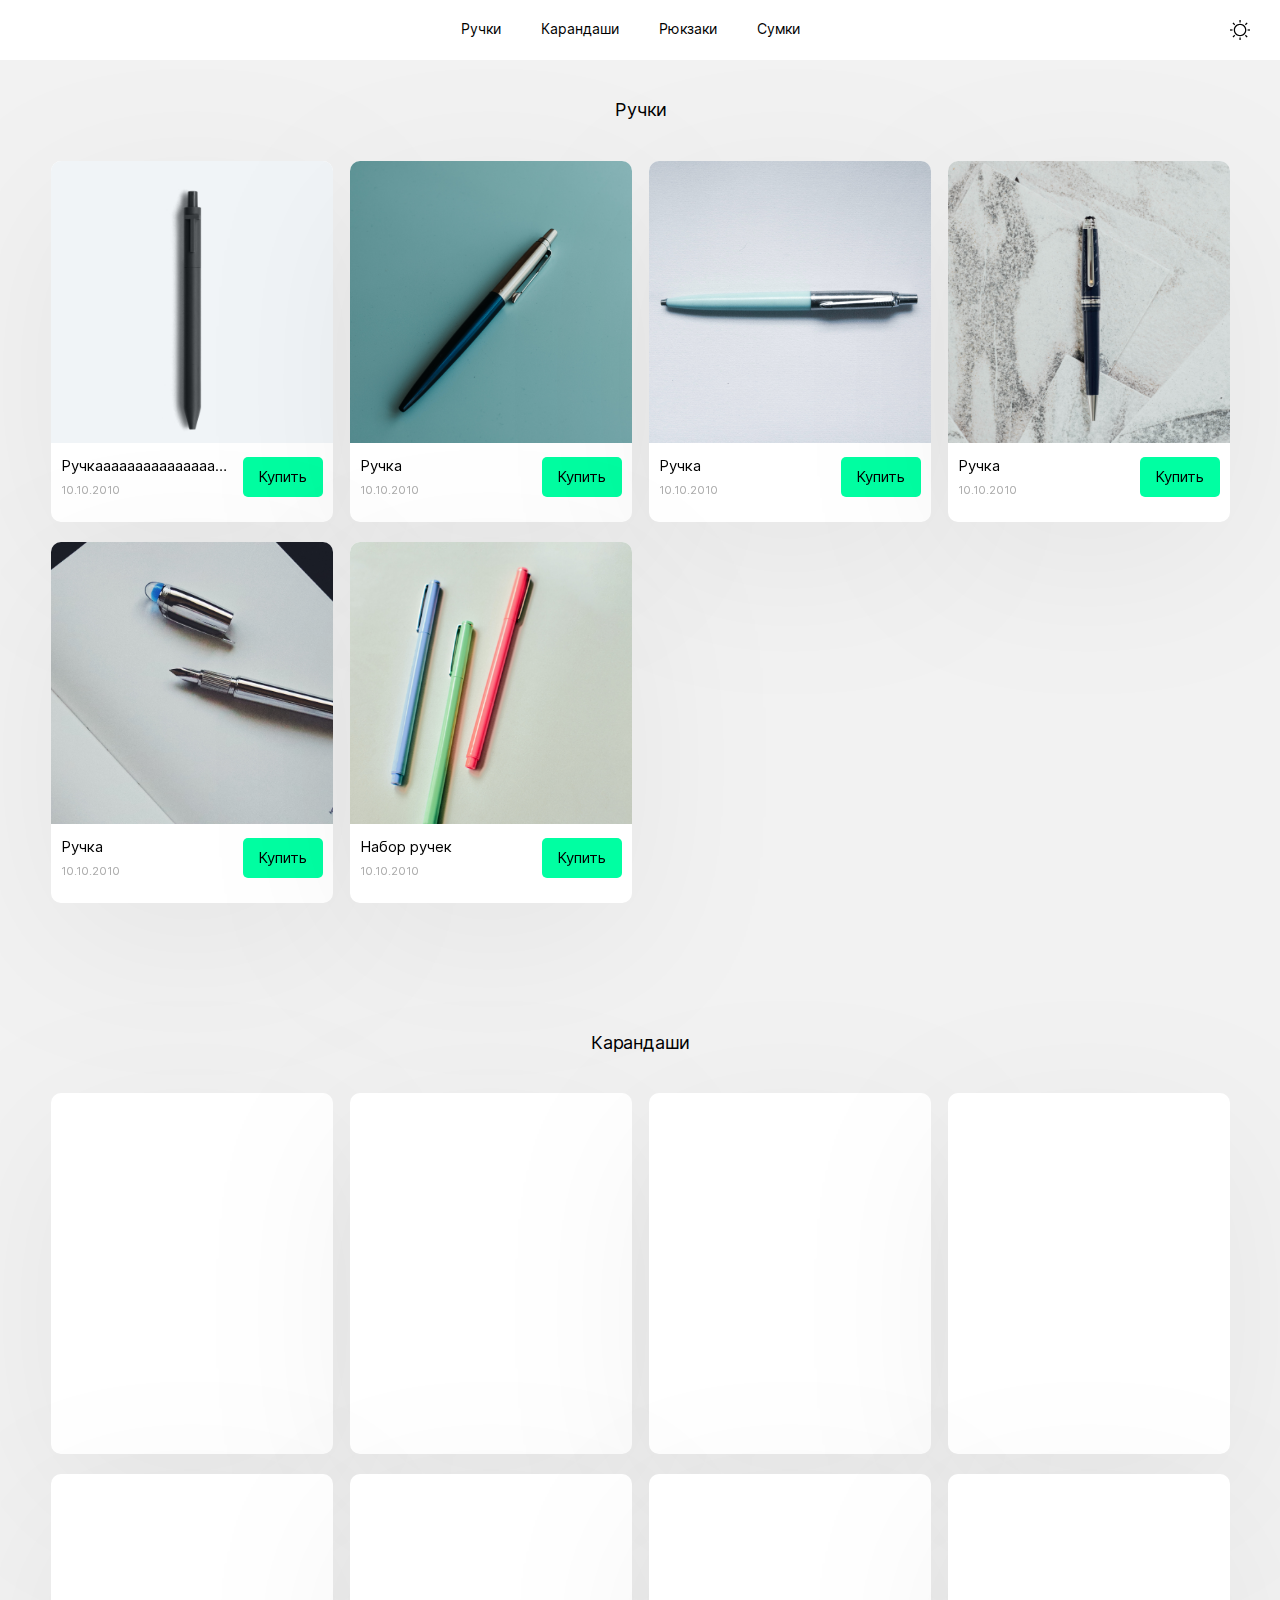
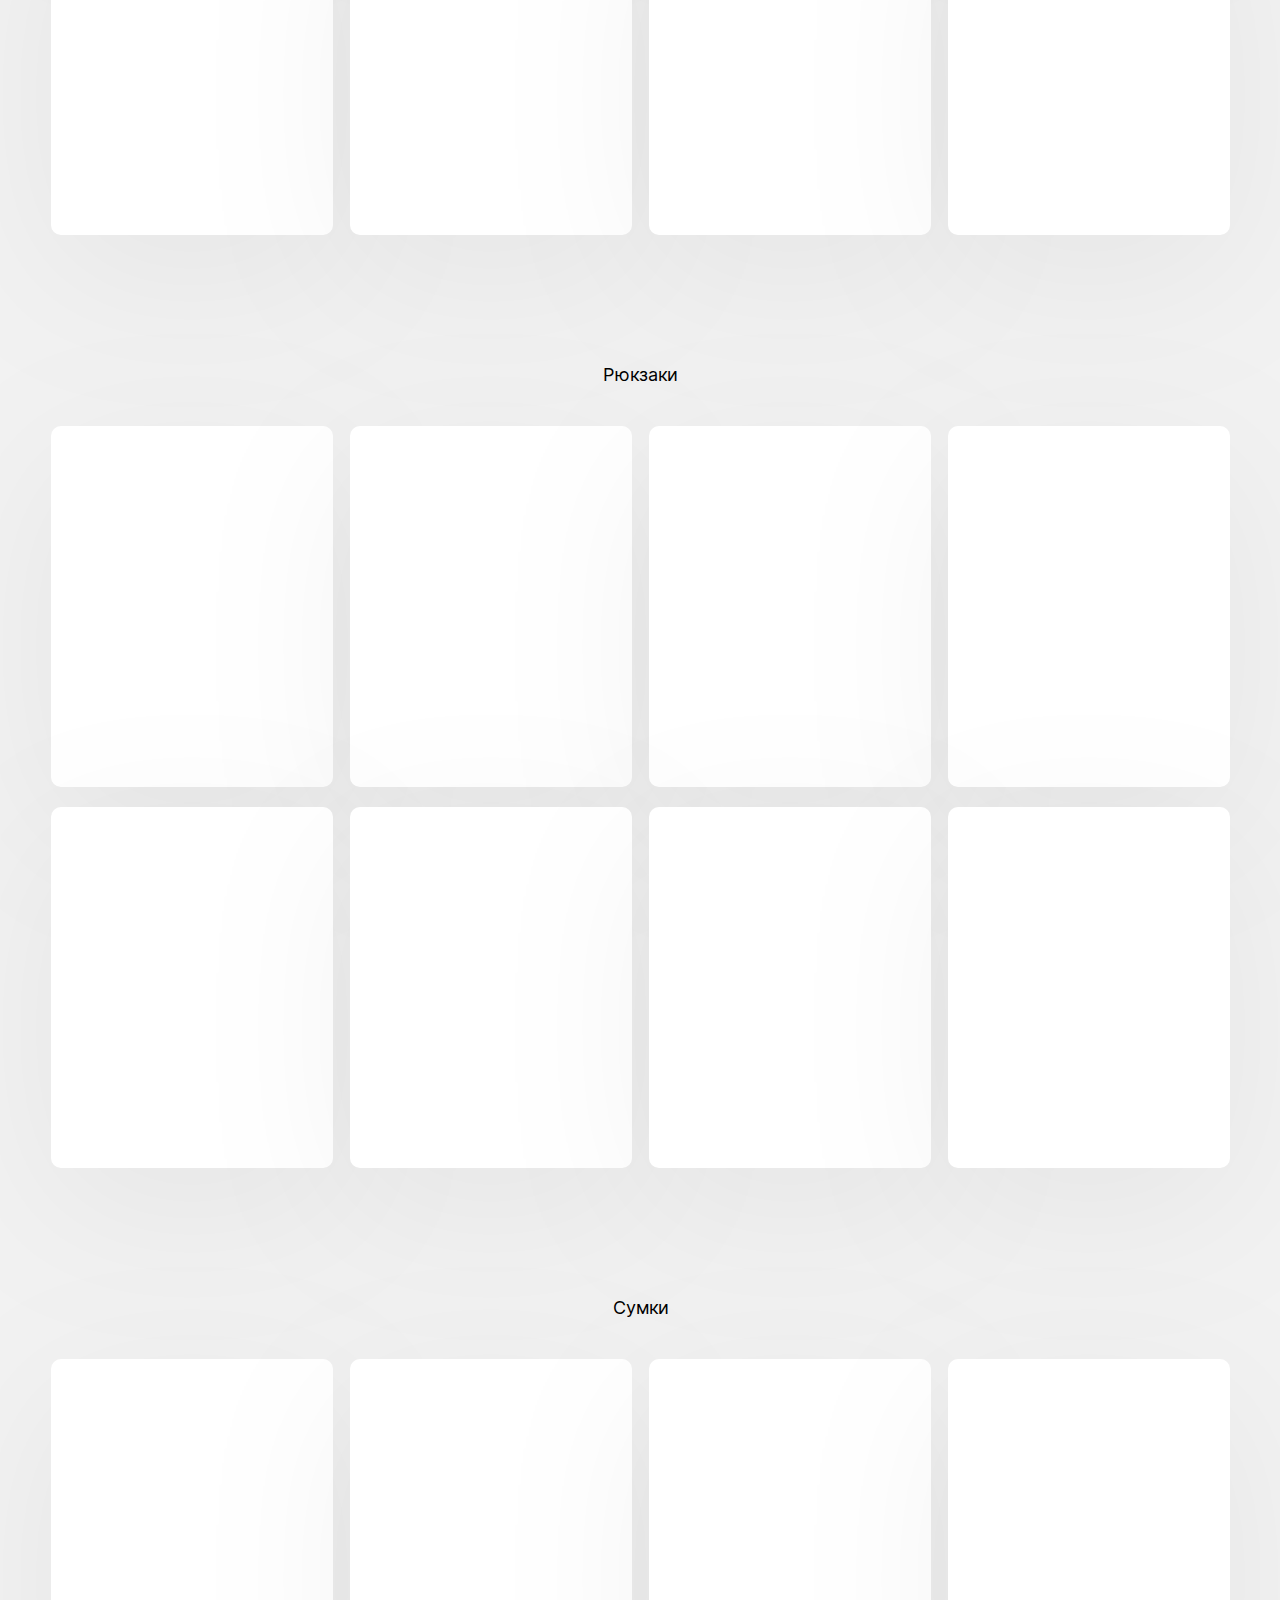
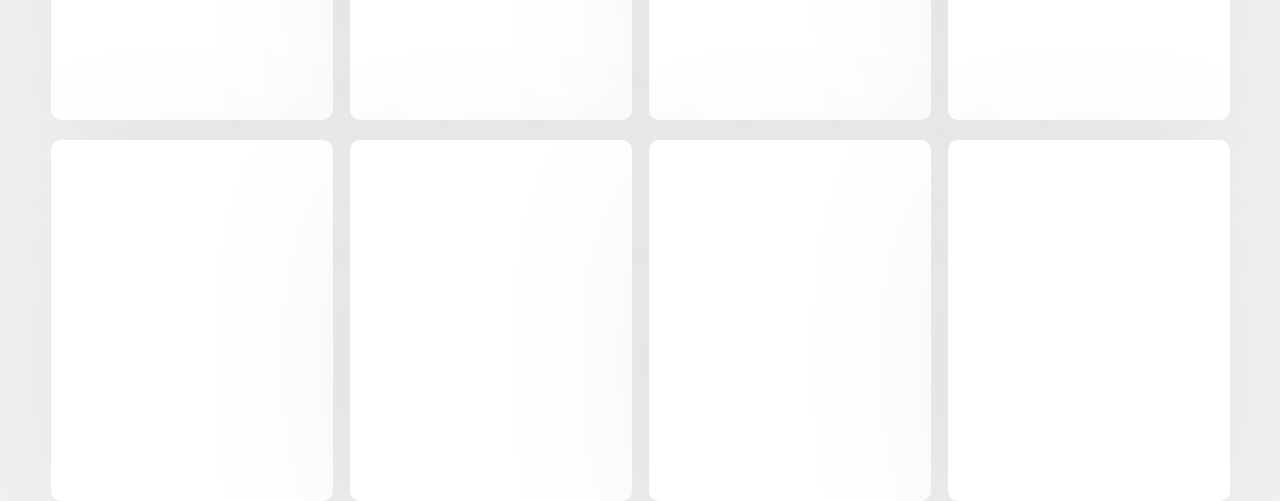
==== src/index.html @ 962a872a "feat: сверстать категории" ====
<!DOCTYPE html>
<html lang="ru">
  <head>
    <meta charset="UTF-8" />
    <meta http-equiv="X-UA-Compatible" content="IE=edge" />
    <meta name="viewport" content="width=device-width, initial-scale=1.0" />
    <title>Store</title>
    <link rel="stylesheet" href="index.css" />
  </head>
  <body class="body">
    <div class="page">
      <header class="header">
        <nav class="header__nav">
          <ul class="header__nav-list">
            <li class="header__nav-item">
              <a class="header__nav-link" href="#pens">Ручки</a>
            </li>
            <li class="header__nav-item">
              <a class="header__nav-link" href="#pencils">Карандаши</a>
            </li>
            <li class="header__nav-item">
              <a class="header__nav-link" href="#backpacks">Рюкзаки</a>
            </li>
            <li class="header__nav-item">
              <a class="header__nav-link" href="#bags">Сумки</a>
            </li>
          </ul>
        </nav>
        <button
          type="button"
          class="header__theme-switch"
          title="светлая тема"
        ></button>
      </header>
      <main class="content">
        <section class="shop">
          <ul class="shop__categories">
            <!-- PENS -->
            <li class="shop__category">
              <a class="category__header" name="pens">Ручки</a>
              <ul class="category__container">
                <li class="category__item">
                  <img class="item__image" src="./images/pen_1.jpg" />
                  <div class="item__bttm-panel">
                    <div class="item__descr">
                      <p class="item__name">
                        Ручкааааааааааааааааааааааааааааааапппппппппппппппппппппппппппп
                      </p>
                      <p class="item__date">10.10.2010</p>
                    </div>
                    <button class="item__button">Купить</button>
                  </div>
                </li>
                <li class="category__item">
                  <img class="item__image" src="./images/pen_2.jpg" />
                  <div class="item__bttm-panel">
                    <div class="item__descr">
                      <p class="item__name">Ручка</p>
                      <p class="item__date">10.10.2010</p>
                    </div>
                    <button class="item__button">Купить</button>
                  </div>
                </li>
                <li class="category__item">
                  <img class="item__image" src="./images/pen_3.jpg" />
                  <div class="item__bttm-panel">
                    <div class="item__descr">
                      <p class="item__name">Ручка</p>
                      <p class="item__date">10.10.2010</p>
                    </div>
                    <button class="item__button">Купить</button>
                  </div>
                </li>
                <li class="category__item">
                  <img class="item__image" src="./images/pen_4.jpg" />
                  <div class="item__bttm-panel">
                    <div class="item__descr">
                      <p class="item__name">Ручка</p>
                      <p class="item__date">10.10.2010</p>
                    </div>
                    <button class="item__button">Купить</button>
                  </div>
                </li>
                <li class="category__item">
                  <img class="item__image" src="./images/pen_5.jpg" />
                  <div class="item__bttm-panel">
                    <div class="item__descr">
                      <p class="item__name">Ручка</p>
                      <p class="item__date">10.10.2010</p>
                    </div>
                    <button class="item__button">Купить</button>
                  </div>
                </li>
                <li class="category__item">
                  <img class="item__image" src="./images/pen_6.jpg" />
                  <div class="item__bttm-panel">
                    <div class="item__descr">
                      <p class="item__name">Набор ручек</p>
                      <p class="item__date">10.10.2010</p>
                    </div>
                    <button class="item__button">Купить</button>
                  </div>
                </li>
              </ul>
            </li>
            <!-- PENCILS -->
            <li class="shop__category">
              <a class="category__header" name="pencils">Карандаши</a>
              <ul class="category__container">
                <li class="category__item"></li>
                <li class="category__item"></li>
                <li class="category__item"></li>
                <li class="category__item"></li>
                <li class="category__item"></li>
                <li class="category__item"></li>
                <li class="category__item"></li>
                <li class="category__item"></li>
              </ul>
            </li>
            <!-- BACKPACKS -->
            <li class="shop__category">
              <a class="category__header" name="backpacks">Рюкзаки</a>
              <ul class="category__container">
                <li class="category__item"></li>
                <li class="category__item"></li>
                <li class="category__item"></li>
                <li class="category__item"></li>
                <li class="category__item"></li>
                <li class="category__item"></li>
                <li class="category__item"></li>
                <li class="category__item"></li>
              </ul>
            </li>
            <!-- BAGS -->
            <li class="shop__category">
              <a class="category__header" name="bags">Сумки</a>
              <ul class="category__container">
                <li class="category__item"></li>
                <li class="category__item"></li>
                <li class="category__item"></li>
                <li class="category__item"></li>
                <li class="category__item"></li>
                <li class="category__item"></li>
                <li class="category__item"></li>
                <li class="category__item"></li>
              </ul>
            </li>
          </ul>
        </section>
      </main>
    </div>
  </body>
</html>
---- src/index.css ----
@import url('./vendor/normalize.css');

/*шрифты*/

@import url('./vendor/fonts/fonts.css');

/*стиль для всего body - для задания фона вне ширины основного контента*/

@import url('./blocks/body/body.css');

/*общие правила для страницы*/

@import url('./blocks/root/root.css');

/* общие правила для контента */

@import url('./blocks/content/content.css');

/*блок header*/

@import url('./blocks/header/header.css');
@import url('./blocks/header/__nav-item/header__nav-item.css');
@import url('./blocks/header/__nav-link/header__nav-link.css');
@import url('./blocks/header/__nav/header__nav.css');
@import url('./blocks/header/__nav-list/header__nav-list.css');
@import url('./blocks/header/__theme-switch/header__theme-switch.css');

/* блок shop */

@import url('./blocks/shop/shop.css');
@import url('./blocks/shop/__categories/shop__categories.css');
@import url('./blocks/shop/__category/shop__category.css');
@import url('./blocks/category/__header/category__header.css');
@import url('./blocks/category/__container/category__container.css');
@import url('./blocks/category/__item/category__item.css');
@import url('./blocks/item/__bttm-panel/item__bttm-panel.css');
@import url('./blocks/item/__button/item__button.css');
@import url('./blocks/item/__date/item__date.css');
@import url('./blocks/item/__descr/item__descr.css');
@import url('./blocks/item/__image/item__image.css');
@import url('./blocks/item/__name/item__name.css');
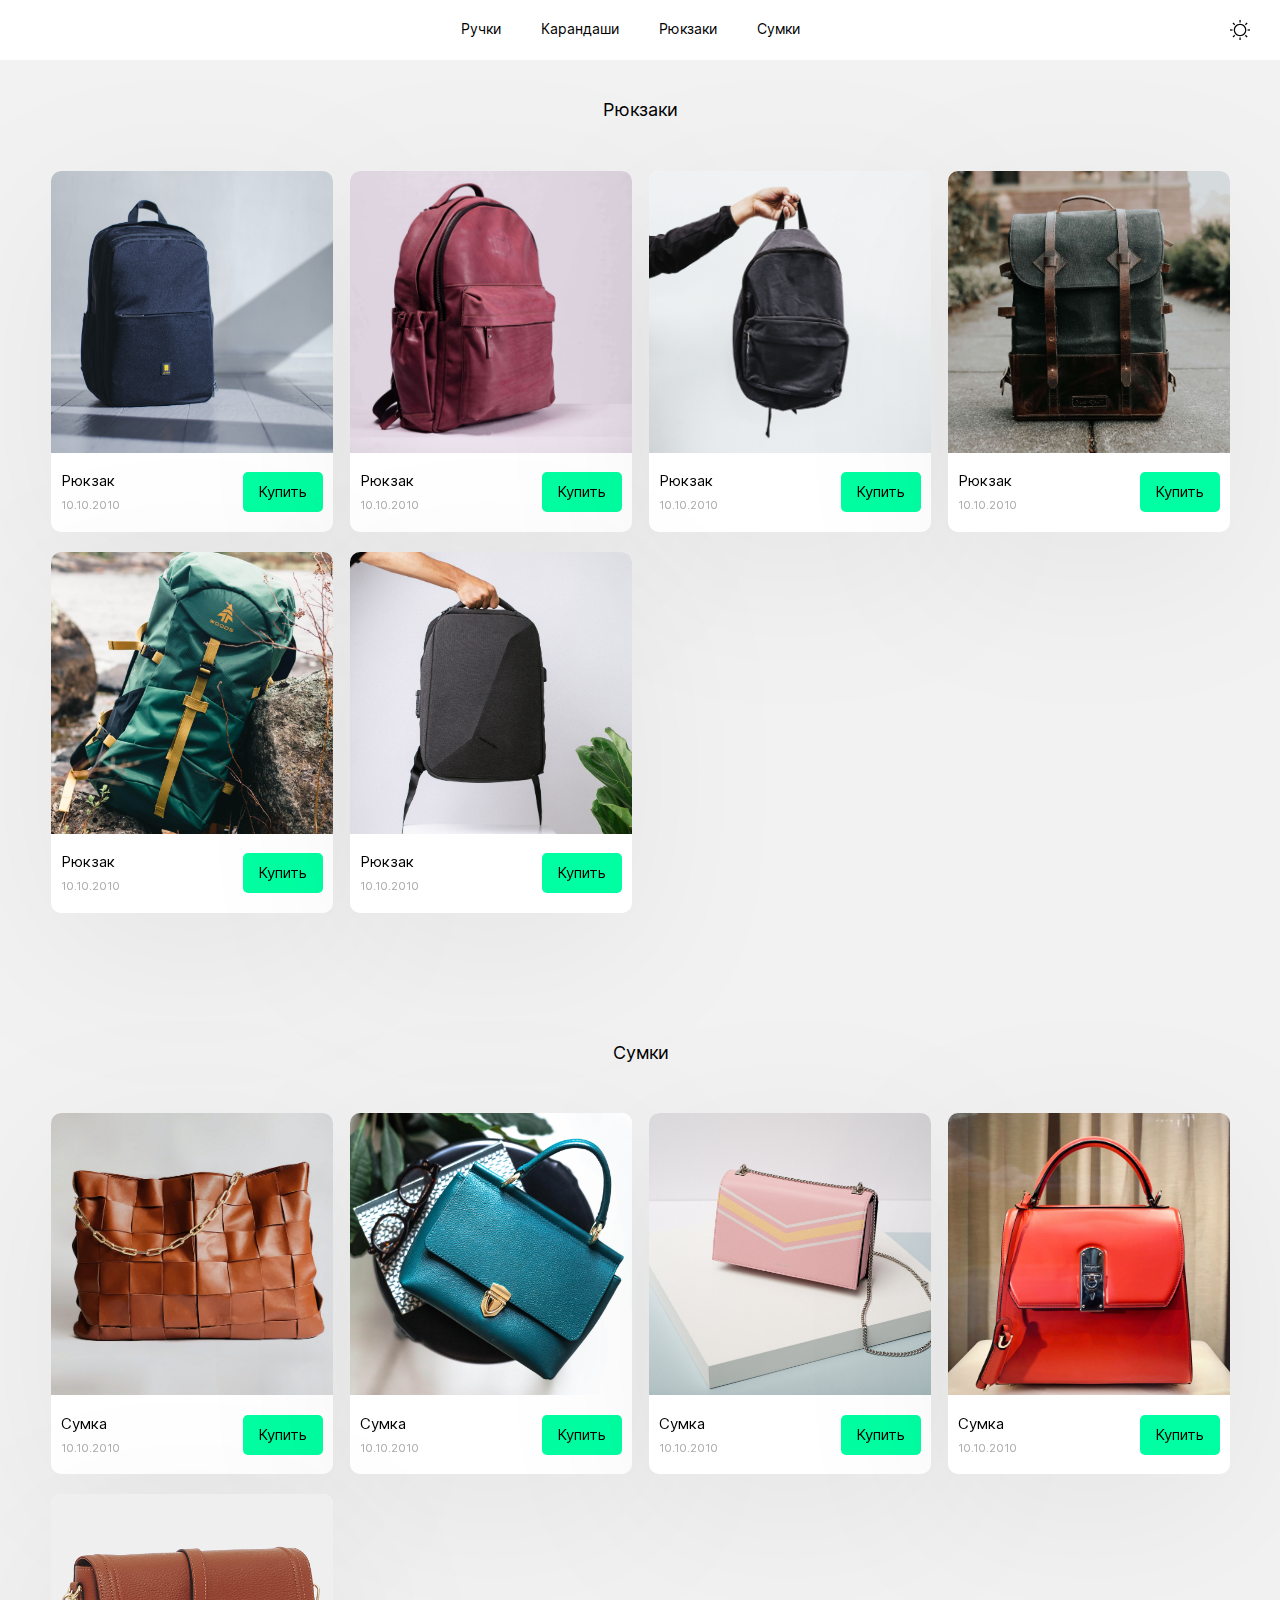
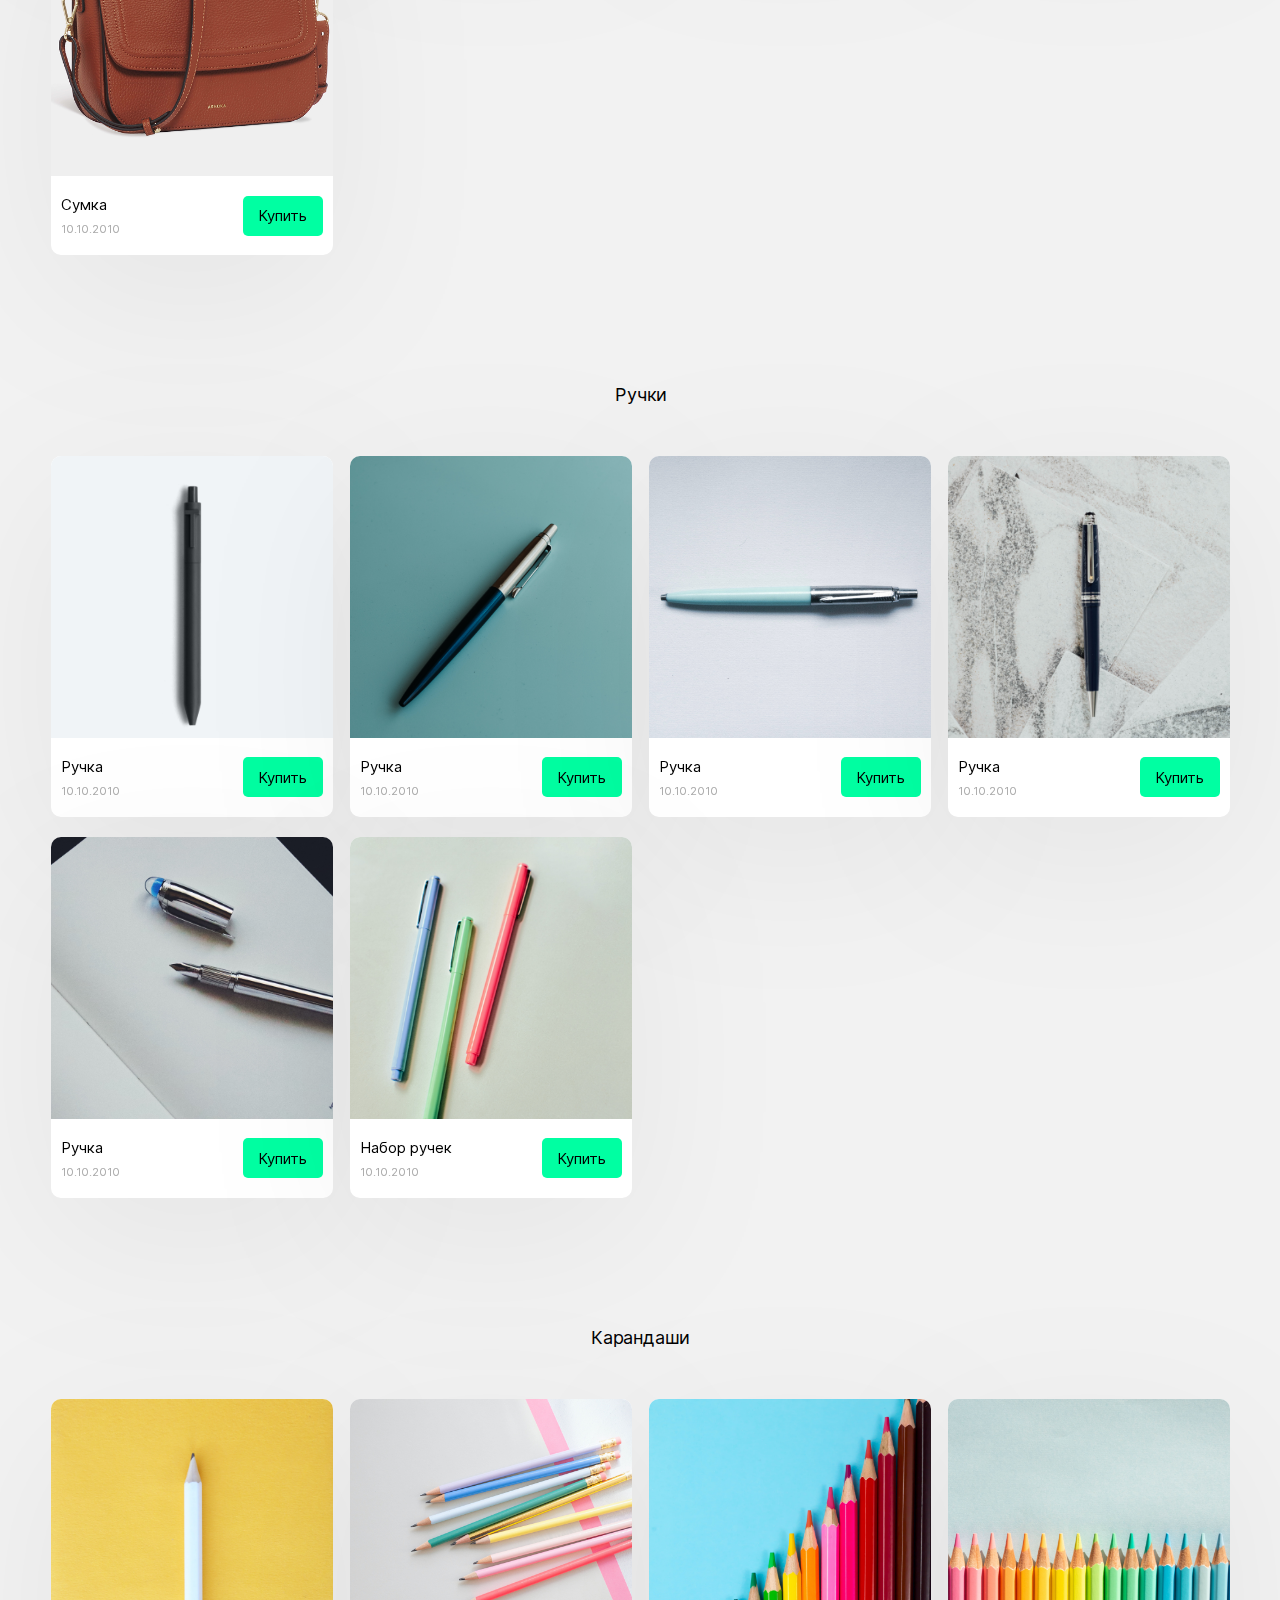
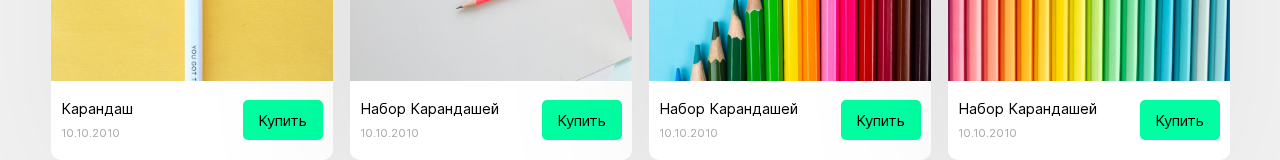
==== commit 1046691e: "feat: сверстать категории" ====
--- a/src/index.html
+++ b/src/index.html
@@ -35,6 +35,128 @@
       <main class="content">
         <section class="shop">
           <ul class="shop__categories">
+            <!-- BACKPACKS -->
+            <li class="shop__category">
+              <a class="category__header" name="backpacks">Рюкзаки</a>
+              <ul class="category__container">
+                <li class="category__item">
+                  <img class="item__image" src="./images/backpack_1.jpg" />
+                  <div class="item__bttm-panel">
+                    <div class="item__descr">
+                      <p class="item__name">Рюкзак</p>
+                      <p class="item__date">10.10.2010</p>
+                    </div>
+                    <button class="item__button">Купить</button>
+                  </div>
+                </li>
+                <li class="category__item">
+                  <img class="item__image" src="./images/backpack_2.jpg" />
+                  <div class="item__bttm-panel">
+                    <div class="item__descr">
+                      <p class="item__name">Рюкзак</p>
+                      <p class="item__date">10.10.2010</p>
+                    </div>
+                    <button class="item__button">Купить</button>
+                  </div>
+                </li>
+                <li class="category__item">
+                  <img class="item__image" src="./images/backpack_3.jpg" />
+                  <div class="item__bttm-panel">
+                    <div class="item__descr">
+                      <p class="item__name">Рюкзак</p>
+                      <p class="item__date">10.10.2010</p>
+                    </div>
+                    <button class="item__button">Купить</button>
+                  </div>
+                </li>
+                <li class="category__item">
+                  <img class="item__image" src="./images/backpack_4.jpg" />
+                  <div class="item__bttm-panel">
+                    <div class="item__descr">
+                      <p class="item__name">Рюкзак</p>
+                      <p class="item__date">10.10.2010</p>
+                    </div>
+                    <button class="item__button">Купить</button>
+                  </div>
+                </li>
+                <li class="category__item">
+                  <img class="item__image" src="./images/backpack_5.jpg" />
+                  <div class="item__bttm-panel">
+                    <div class="item__descr">
+                      <p class="item__name">Рюкзак</p>
+                      <p class="item__date">10.10.2010</p>
+                    </div>
+                    <button class="item__button">Купить</button>
+                  </div>
+                </li>
+                <li class="category__item">
+                  <img class="item__image" src="./images/backpack_6.jpg" />
+                  <div class="item__bttm-panel">
+                    <div class="item__descr">
+                      <p class="item__name">Рюкзак</p>
+                      <p class="item__date">10.10.2010</p>
+                    </div>
+                    <button class="item__button">Купить</button>
+                  </div>
+                </li>
+              </ul>
+            </li>
+            <!-- BAGS -->
+            <li class="shop__category">
+              <a class="category__header" name="bags">Сумки</a>
+              <ul class="category__container">
+                <li class="category__item">
+                  <img class="item__image" src="./images/bag_1.jpg" />
+                  <div class="item__bttm-panel">
+                    <div class="item__descr">
+                      <p class="item__name">Сумка</p>
+                      <p class="item__date">10.10.2010</p>
+                    </div>
+                    <button class="item__button">Купить</button>
+                  </div>
+                </li>
+                <li class="category__item">
+                  <img class="item__image" src="./images/bag_2.jpg" />
+                  <div class="item__bttm-panel">
+                    <div class="item__descr">
+                      <p class="item__name">Сумка</p>
+                      <p class="item__date">10.10.2010</p>
+                    </div>
+                    <button class="item__button">Купить</button>
+                  </div>
+                </li>
+                <li class="category__item">
+                  <img class="item__image" src="./images/bag_3.jpg" />
+                  <div class="item__bttm-panel">
+                    <div class="item__descr">
+                      <p class="item__name">Сумка</p>
+                      <p class="item__date">10.10.2010</p>
+                    </div>
+                    <button class="item__button">Купить</button>
+                  </div>
+                </li>
+                <li class="category__item">
+                  <img class="item__image" src="./images/bag_4.jpg" />
+                  <div class="item__bttm-panel">
+                    <div class="item__descr">
+                      <p class="item__name">Сумка</p>
+                      <p class="item__date">10.10.2010</p>
+                    </div>
+                    <button class="item__button">Купить</button>
+                  </div>
+                </li>
+                <li class="category__item">
+                  <img class="item__image" src="./images/bag_5.jpg" />
+                  <div class="item__bttm-panel">
+                    <div class="item__descr">
+                      <p class="item__name">Сумка</p>
+                      <p class="item__date">10.10.2010</p>
+                    </div>
+                    <button class="item__button">Купить</button>
+                  </div>
+                </li>
+              </ul>
+            </li>
             <!-- PENS -->
             <li class="shop__category">
               <a class="category__header" name="pens">Ручки</a>
@@ -43,9 +165,7 @@
                   <img class="item__image" src="./images/pen_1.jpg" />
                   <div class="item__bttm-panel">
                     <div class="item__descr">
-                      <p class="item__name">
-                        Ручкааааааааааааааааааааааааааааааапппппппппппппппппппппппппппп
-                      </p>
+                      <p class="item__name">Ручка</p>
                       <p class="item__date">10.10.2010</p>
                     </div>
                     <button class="item__button">Купить</button>
@@ -107,42 +227,46 @@
             <li class="shop__category">
               <a class="category__header" name="pencils">Карандаши</a>
               <ul class="category__container">
-                <li class="category__item"></li>
-                <li class="category__item"></li>
-                <li class="category__item"></li>
-                <li class="category__item"></li>
-                <li class="category__item"></li>
-                <li class="category__item"></li>
-                <li class="category__item"></li>
-                <li class="category__item"></li>
-              </ul>
-            </li>
-            <!-- BACKPACKS -->
-            <li class="shop__category">
-              <a class="category__header" name="backpacks">Рюкзаки</a>
-              <ul class="category__container">
-                <li class="category__item"></li>
-                <li class="category__item"></li>
-                <li class="category__item"></li>
-                <li class="category__item"></li>
-                <li class="category__item"></li>
-                <li class="category__item"></li>
-                <li class="category__item"></li>
-                <li class="category__item"></li>
-              </ul>
-            </li>
-            <!-- BAGS -->
-            <li class="shop__category">
-              <a class="category__header" name="bags">Сумки</a>
-              <ul class="category__container">
-                <li class="category__item"></li>
-                <li class="category__item"></li>
-                <li class="category__item"></li>
-                <li class="category__item"></li>
-                <li class="category__item"></li>
-                <li class="category__item"></li>
-                <li class="category__item"></li>
-                <li class="category__item"></li>
+                <li class="category__item">
+                  <img class="item__image" src="./images/pencil_1.jpg" />
+                  <div class="item__bttm-panel">
+                    <div class="item__descr">
+                      <p class="item__name">Карандаш</p>
+                      <p class="item__date">10.10.2010</p>
+                    </div>
+                    <button class="item__button">Купить</button>
+                  </div>
+                </li>
+                <li class="category__item">
+                  <img class="item__image" src="./images/pencil_3.jpg" />
+                  <div class="item__bttm-panel">
+                    <div class="item__descr">
+                      <p class="item__name">Набор Карандашей</p>
+                      <p class="item__date">10.10.2010</p>
+                    </div>
+                    <button class="item__button">Купить</button>
+                  </div>
+                </li>
+                <li class="category__item">
+                  <img class="item__image" src="./images/pencil_5.jpg" />
+                  <div class="item__bttm-panel">
+                    <div class="item__descr">
+                      <p class="item__name">Набор Карандашей</p>
+                      <p class="item__date">10.10.2010</p>
+                    </div>
+                    <button class="item__button">Купить</button>
+                  </div>
+                </li>
+                <li class="category__item">
+                  <img class="item__image" src="./images/pencil_6.jpg" />
+                  <div class="item__bttm-panel">
+                    <div class="item__descr">
+                      <p class="item__name">Набор Карандашей</p>
+                      <p class="item__date">10.10.2010</p>
+                    </div>
+                    <button class="item__button">Купить</button>
+                  </div>
+                </li>
               </ul>
             </li>
           </ul>
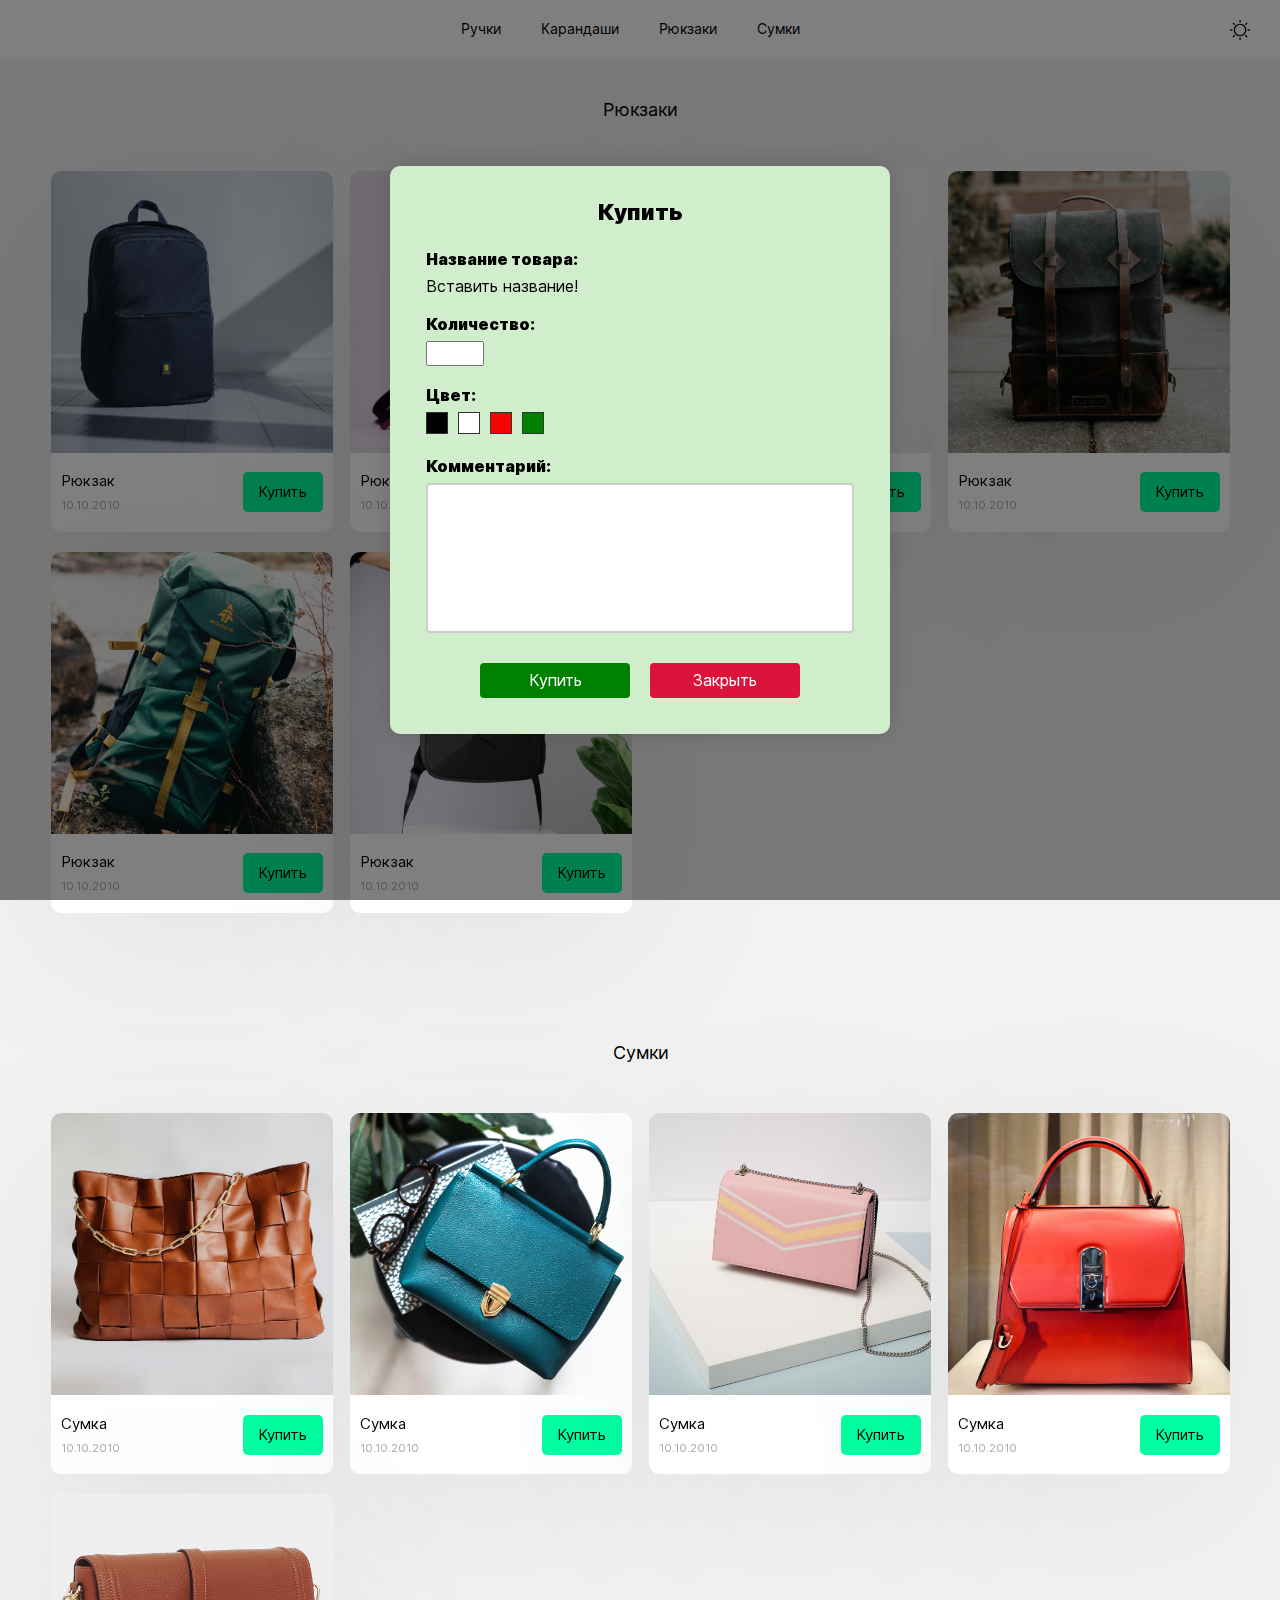
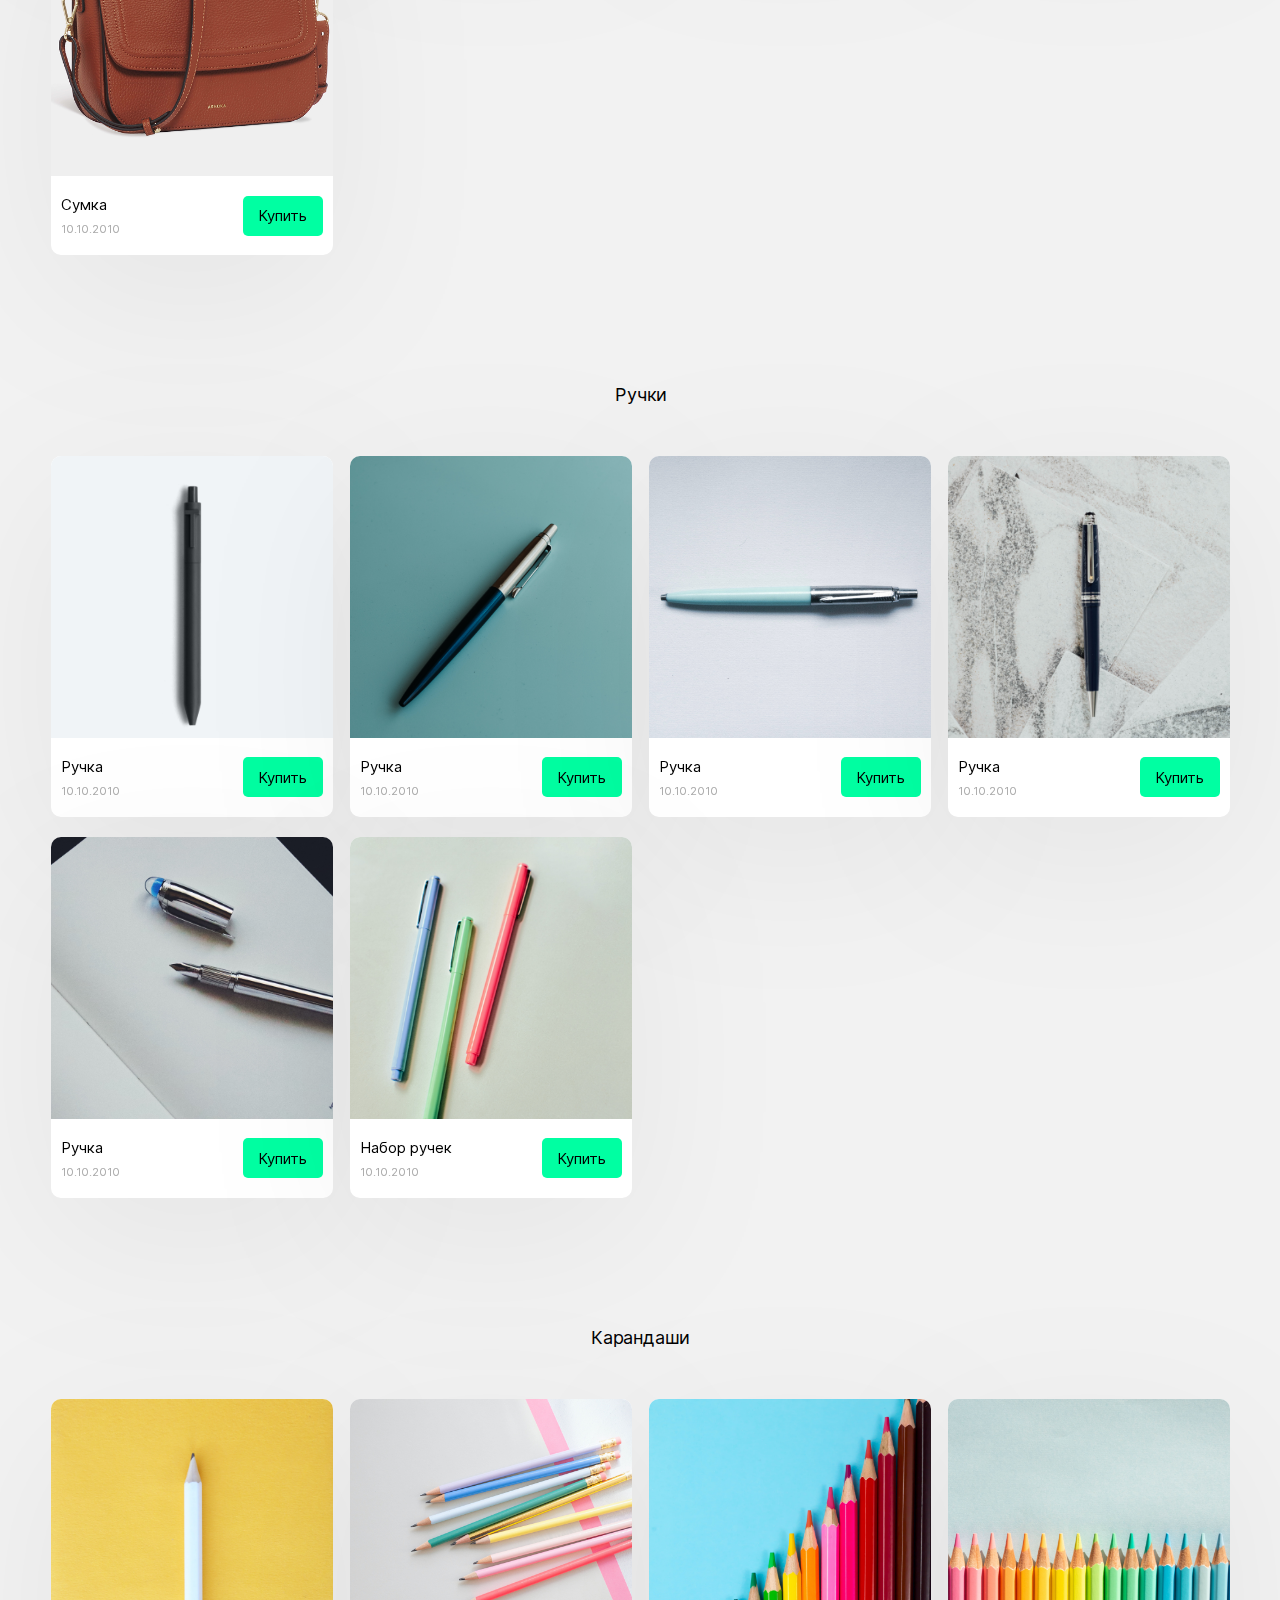
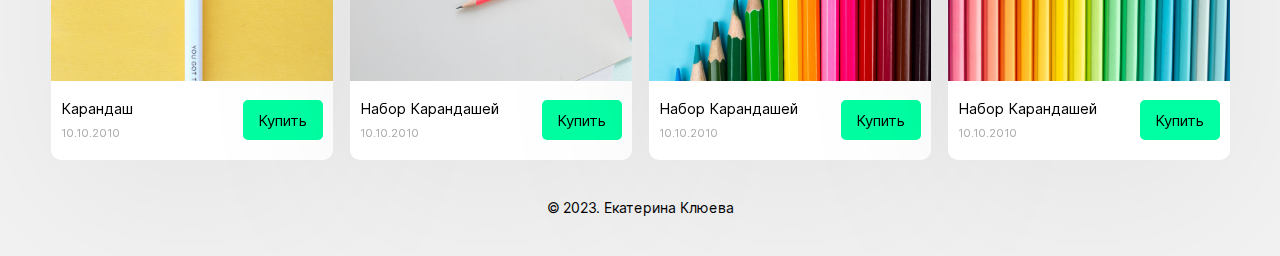
==== commit 71b51470: "feat: сверстать форму покупки" ====
--- a/src/index.html
+++ b/src/index.html
@@ -271,7 +271,79 @@
             </li>
           </ul>
         </section>
+        <div class="buy-form">
+          <div class="buy-form__container">
+            <h2 class="buy-form__header">Купить</h2>
+            <p class="buy-form__item">Название товара:</p>
+            <p class="buy-form__item-name">Вставить название!</p>
+            <form class="buy-form__form">
+              <div class="buy-form__input-wrapper">
+                <label class="buy-form__label" for="quantity"
+                  >Количество:</label
+                >
+                <input
+                  class="buy-form__input buy-form__input_type_number"
+                  id="quantity"
+                  name="quantity"
+                  type="number"
+                  min="1"
+                  required
+                />
+              </div>
+              <div class="buy-form__input-wrapper">
+                <label class="buy-form__label" for="color">Цвет:</label>
+                <div class="buy-form__colors-wrapper">
+                  <input
+                    class="buy-form__input buy-form__input_type_color color_black"
+                    id="color"
+                    name="color"
+                    type="radio"
+                  />
+                  <input
+                    class="buy-form__input buy-form__input_type_color color_white"
+                    id="color"
+                    name="color"
+                    type="radio"
+                  />
+                  <input
+                    class="buy-form__input buy-form__input_type_color color_red"
+                    id="color"
+                    name="color"
+                    type="radio"
+                  />
+                  <input
+                    class="buy-form__input buy-form__input_type_color color_green"
+                    id="color"
+                    name="color"
+                    type="radio"
+                  />
+                </div>
+              </div>
+              <div class="buy-form__input-wrapper">
+                <label class="buy-form__label" for="comment"
+                  >Комментарий:</label
+                >
+                <textarea
+                  class="buy-form__input buy-form__input_type_text"
+                  id="comment"
+                  name="comment"
+                  type="text"
+                  maxlength="2000"
+                ></textarea>
+              </div>
+              <div class="buy-form__buttons">
+                <button class="buy-form__submit-button">Купить</button>
+                <button class="buy-form__close-button">Закрыть</button>
+              </div>
+            </form>
+          </div>
+        </div>
+        <button class="scroll-top-btn">&#129045;</button>
       </main>
     </div>
+    <footer class="footer">
+      <p class="footer__author">&copy; 2023. Екатерина Клюева</p>
+    </footer>
+    <script src="index.js"></script>
   </body>
 </html>
--- a/src/index.css
+++ b/src/index.css
@@ -39,3 +39,28 @@
 @import url('./blocks/item/__descr/item__descr.css');
 @import url('./blocks/item/__image/item__image.css');
 @import url('./blocks/item/__name/item__name.css');
+
+@import url('./blocks/scroll-top-btn/scroll-top-btn.css');
+
+/* footer */
+
+@import url('./blocks/footer/footer.css');
+@import url('./blocks/footer/__author/footer__author.css');
+
+/* форма покупки */
+
+@import url('./blocks/buy-form/buy-form.css');
+@import url('./blocks/buy-form/__buttons/buy-form__buttons.css');
+@import url('./blocks/buy-form/__close-button/buy-form__close-button.css');
+@import url('./blocks/buy-form/__container/buy-form__container.css');
+@import url('./blocks/buy-form/__form/buy-form__form.css');
+@import url('./blocks/buy-form/__header/buy-form__header.css');
+@import url('./blocks/buy-form/__input-wrapper/buy-form__input-wrapper.css');
+@import url('./blocks/buy-form/__input/buy-form__input.css');
+@import url('./blocks/buy-form/__input/_type/buy-form__input_type_color.css');
+@import url('./blocks/buy-form/__input/_type/buy-form__input_type_number.css');
+@import url('./blocks/buy-form/__input/_type/buy-form__input_type_text.css');
+@import url('./blocks/buy-form/__item/buy-form__item.css');
+@import url('./blocks/buy-form/__item-name/buy-form__item-name.css');
+@import url('./blocks/buy-form/__label/buy-form__label.css');
+@import url('./blocks/buy-form/__submit-button/buy-form__submit-button.css');
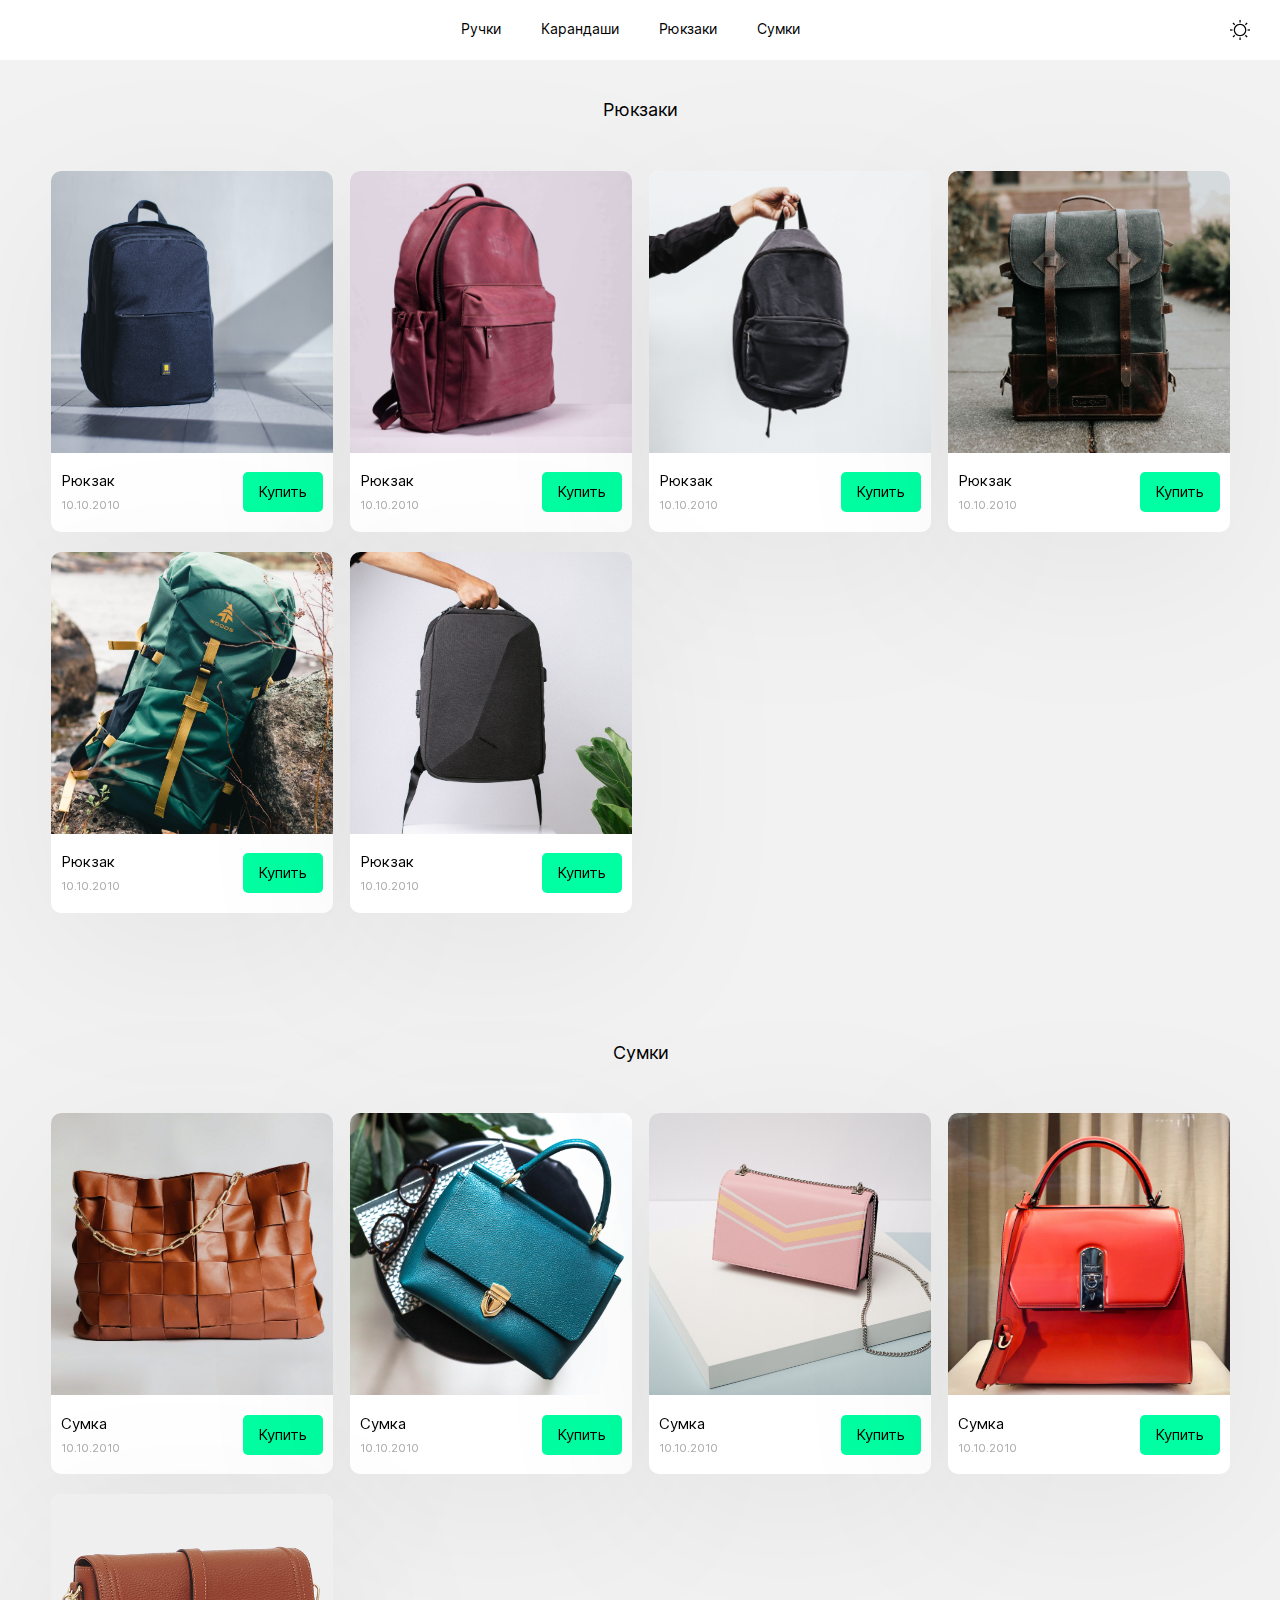
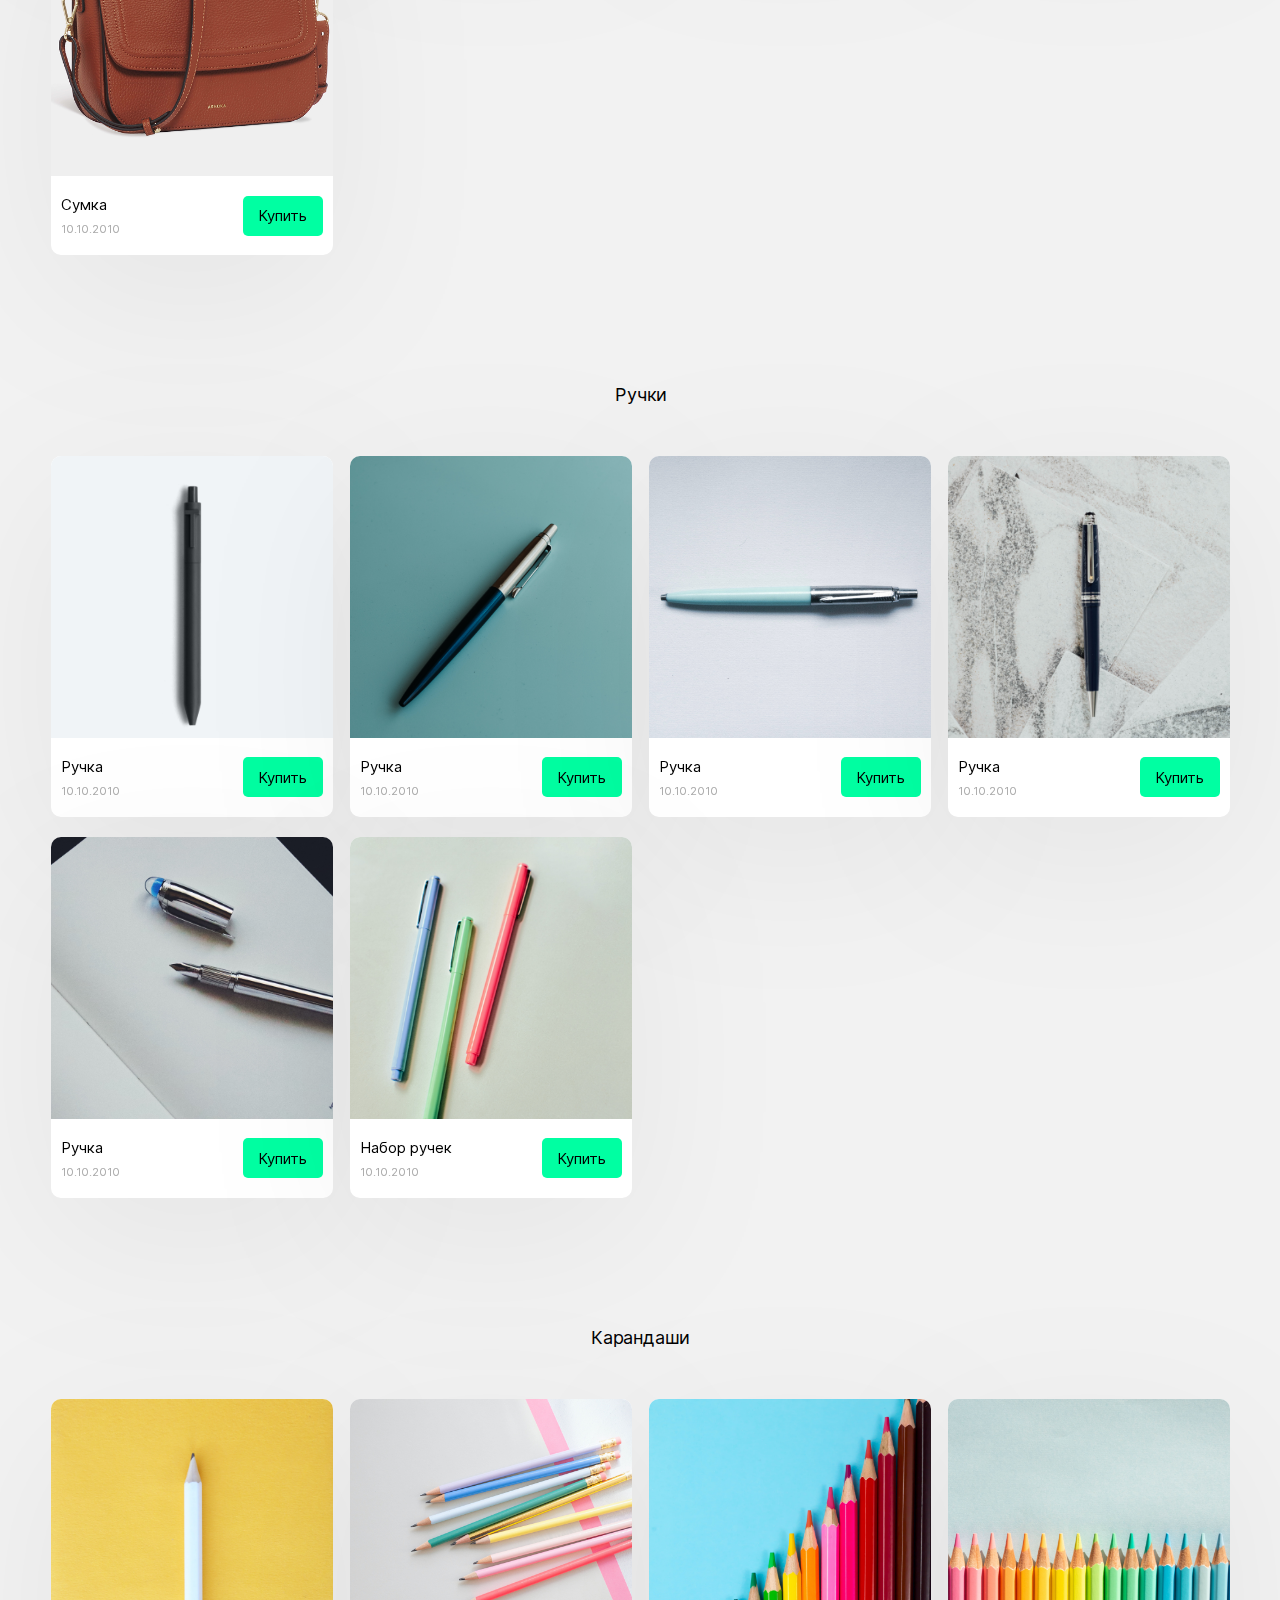
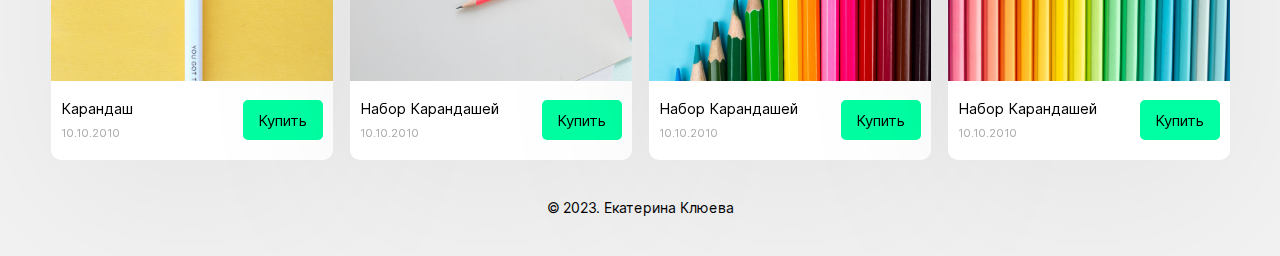
==== commit 394b2d04: "feat: настроить работу формы" ====
--- a/src/index.html
+++ b/src/index.html
@@ -298,6 +298,7 @@
                     id="color"
                     name="color"
                     type="radio"
+                    required
                   />
                   <input
                     class="buy-form__input buy-form__input_type_color color_white"
@@ -332,8 +333,12 @@
                 ></textarea>
               </div>
               <div class="buy-form__buttons">
-                <button class="buy-form__submit-button">Купить</button>
-                <button class="buy-form__close-button">Закрыть</button>
+                <button class="buy-form__submit-button" type="submit">
+                  Купить
+                </button>
+                <button class="buy-form__close-button" type="button">
+                  Закрыть
+                </button>
               </div>
             </form>
           </div>
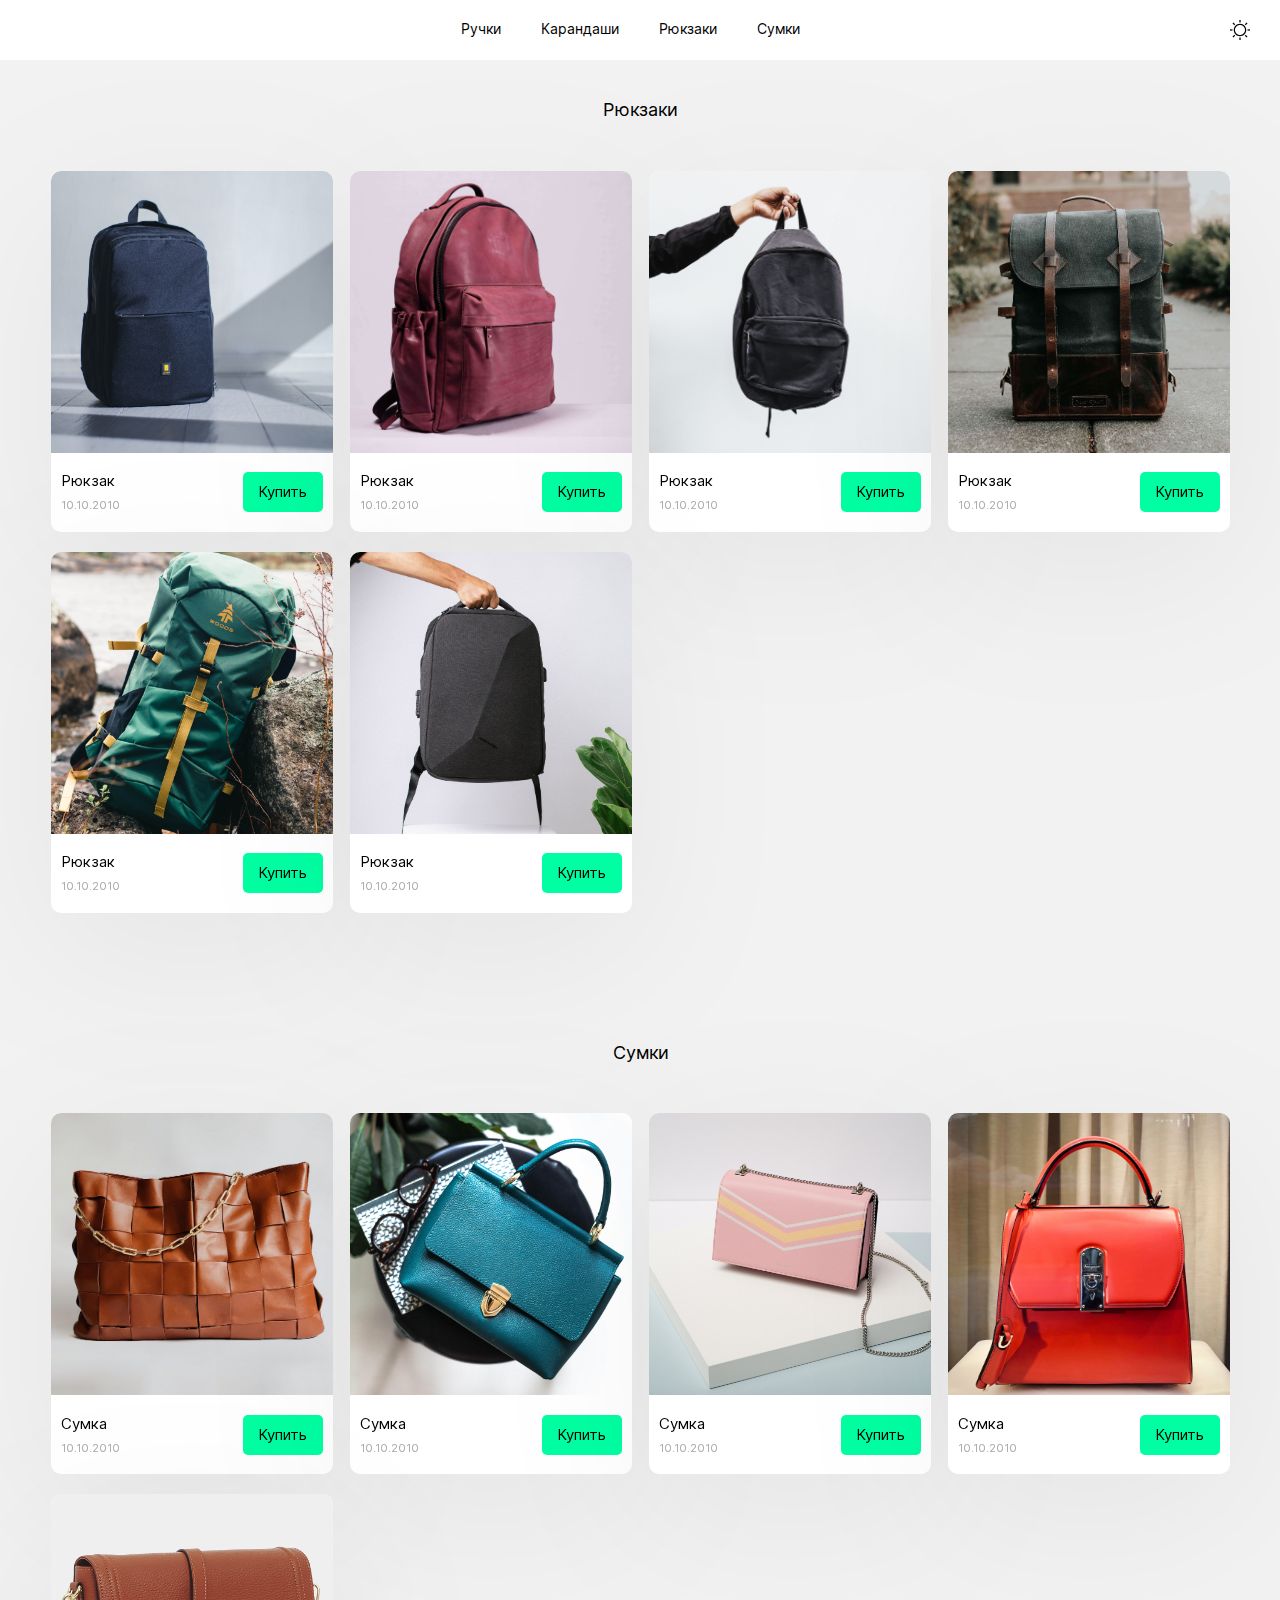
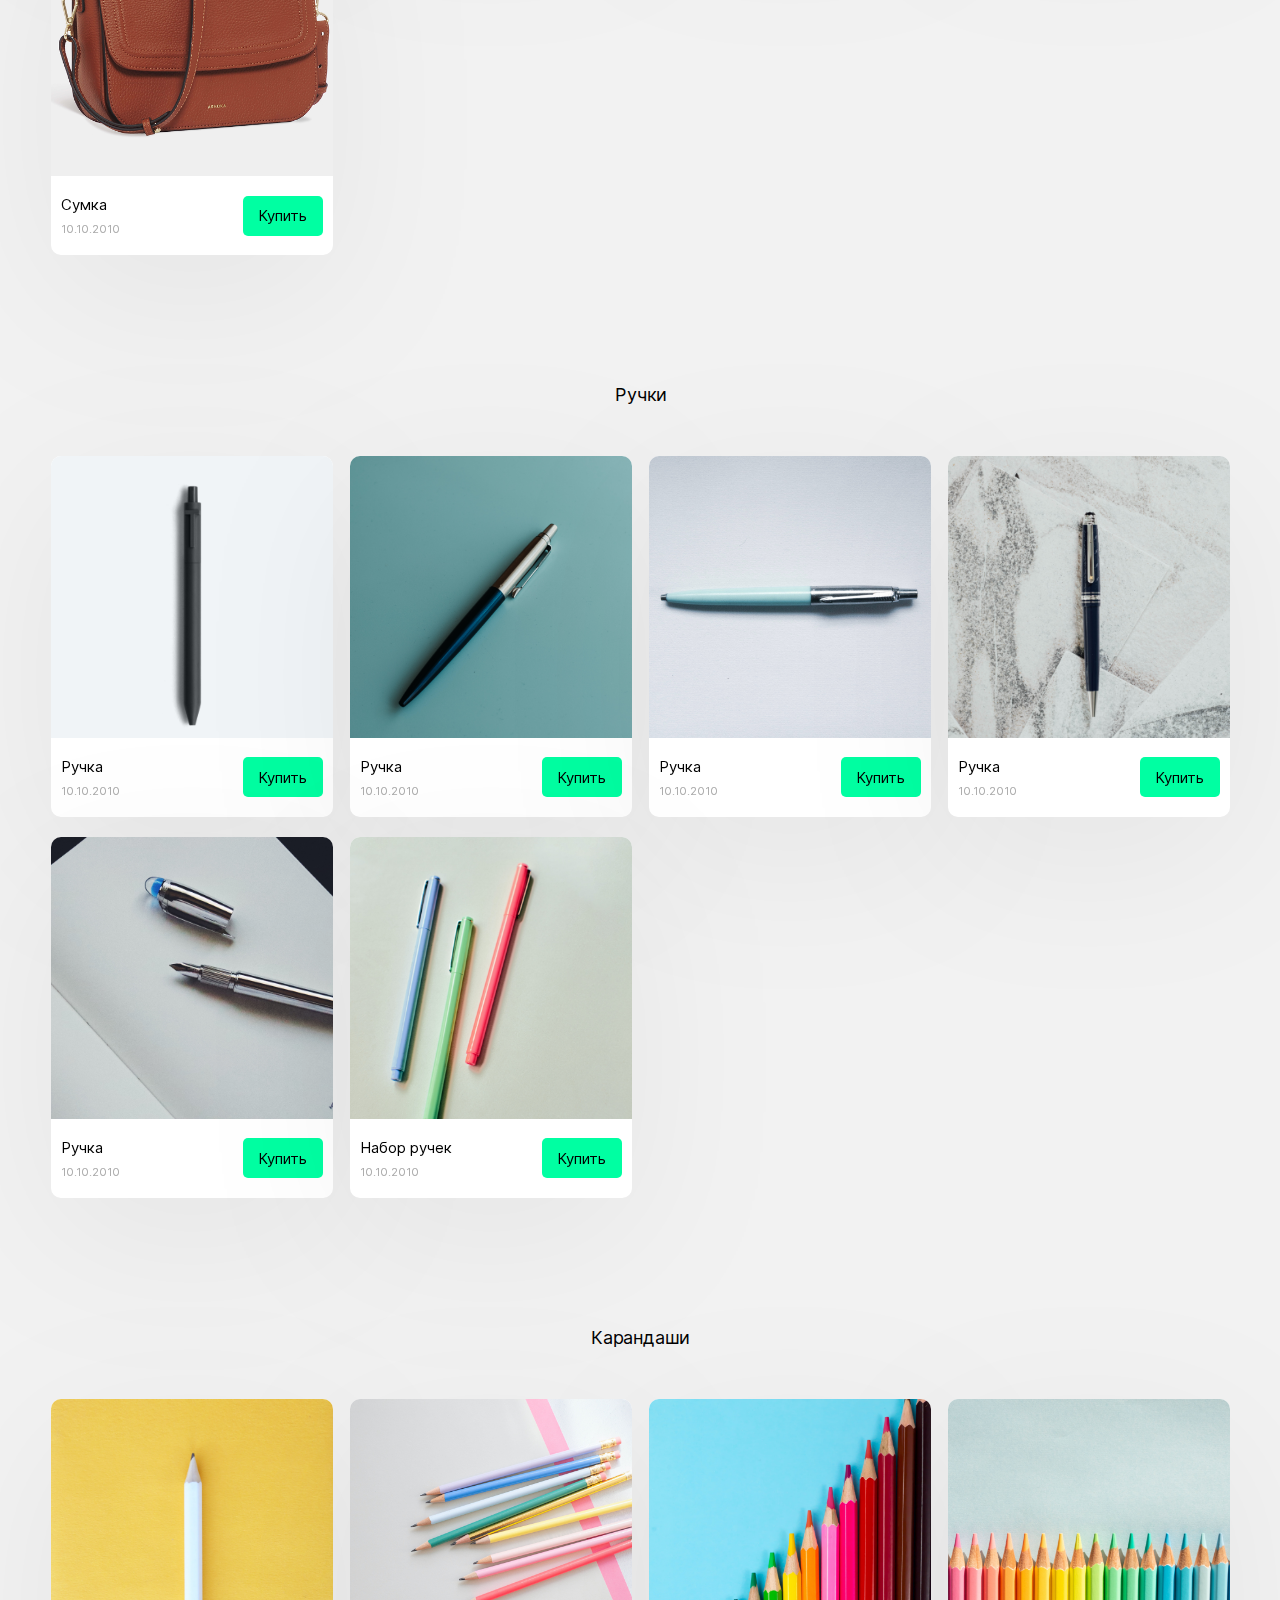
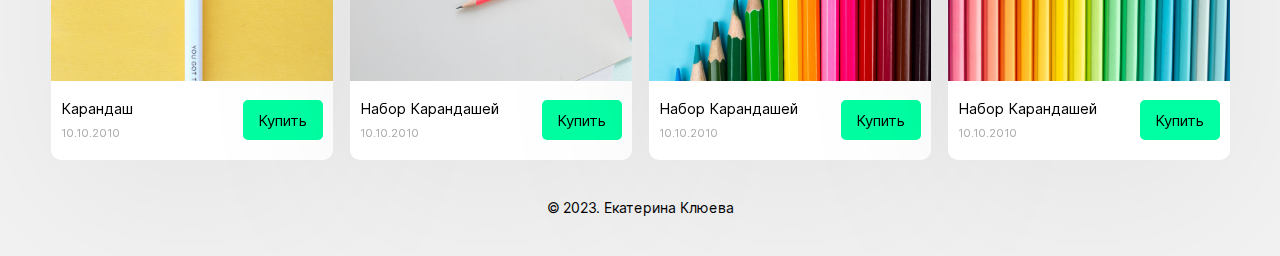
==== commit 2ed118dd: "feat: настроить переключение между темами" ====
--- a/src/index.html
+++ b/src/index.html
@@ -26,11 +26,11 @@
             </li>
           </ul>
         </nav>
-        <button
-          type="button"
+        <input
+          type="checkbox"
           class="header__theme-switch"
           title="светлая тема"
-        ></button>
+        />
       </header>
       <main class="content">
         <section class="shop">
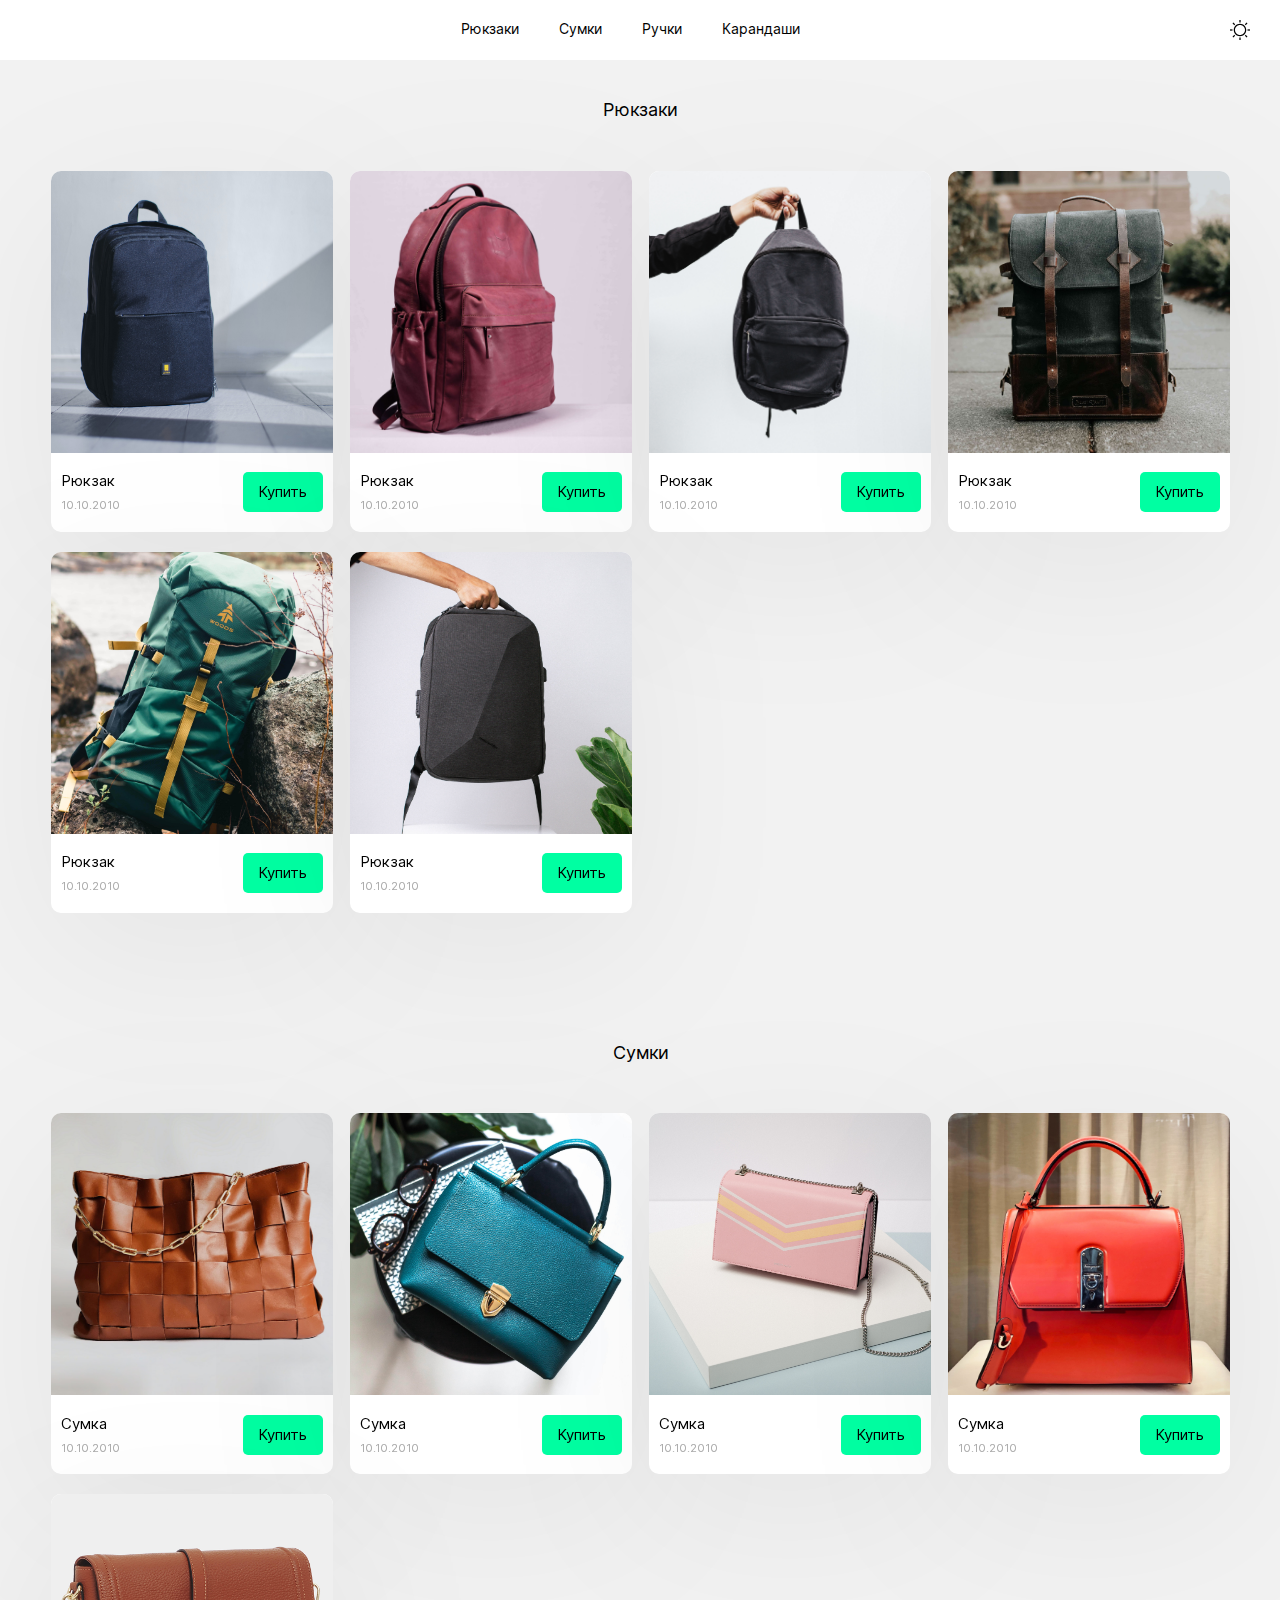
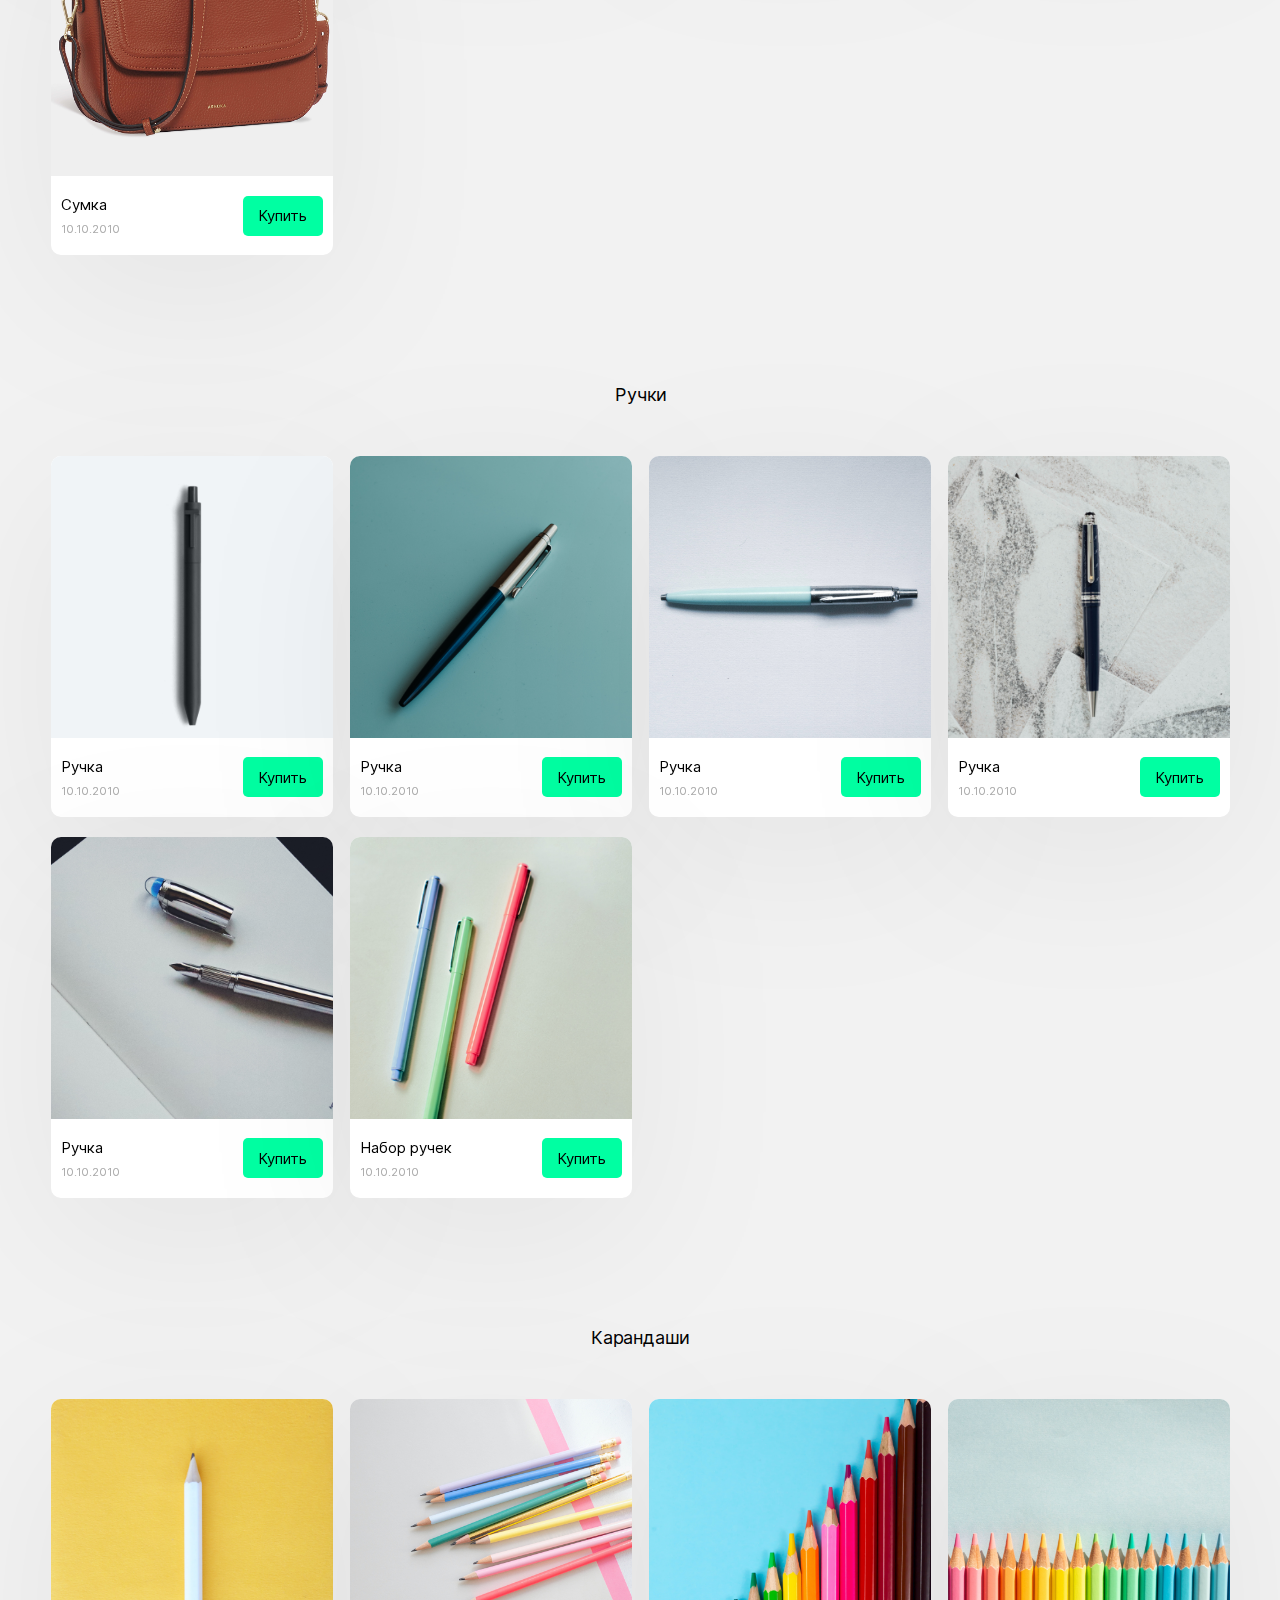
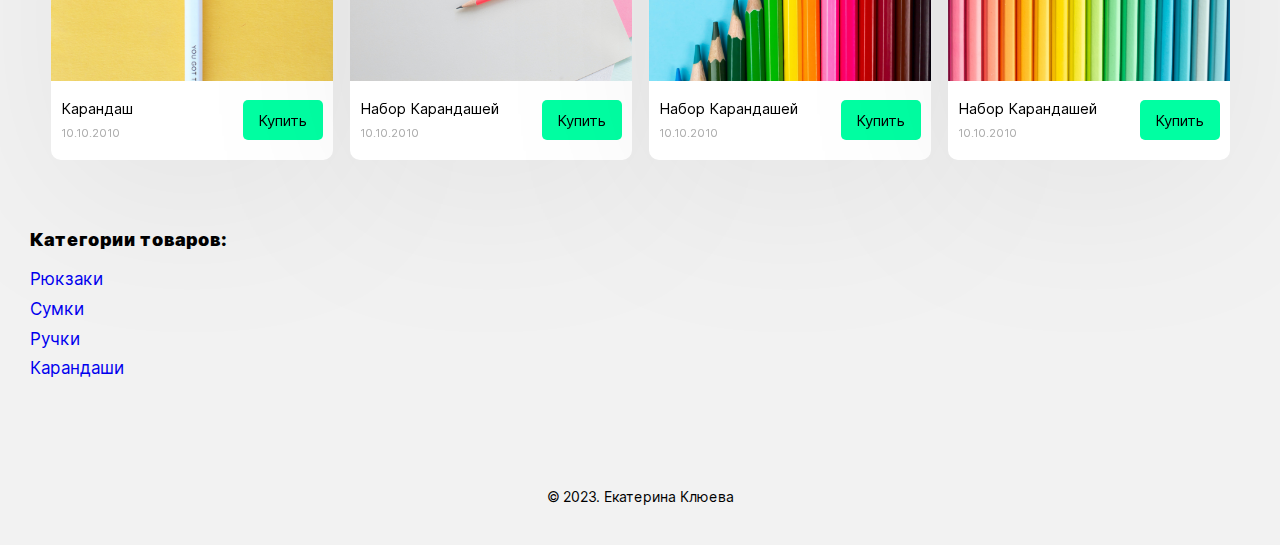
==== commit 9de6114e: "feat: сверстать блок со списком категорий" ====
--- a/src/index.html
+++ b/src/index.html
@@ -13,16 +13,16 @@
         <nav class="header__nav">
           <ul class="header__nav-list">
             <li class="header__nav-item">
+              <a class="header__nav-link" href="#backpacks">Рюкзаки</a>
+            </li>
+            <li class="header__nav-item">
+              <a class="header__nav-link" href="#bags">Сумки</a>
+            </li>
+            <li class="header__nav-item">
               <a class="header__nav-link" href="#pens">Ручки</a>
             </li>
             <li class="header__nav-item">
               <a class="header__nav-link" href="#pencils">Карандаши</a>
-            </li>
-            <li class="header__nav-item">
-              <a class="header__nav-link" href="#backpacks">Рюкзаки</a>
-            </li>
-            <li class="header__nav-item">
-              <a class="header__nav-link" href="#bags">Сумки</a>
             </li>
           </ul>
         </nav>
@@ -268,6 +268,23 @@
                   </div>
                 </li>
               </ul>
+            </li>
+          </ul>
+        </section>
+        <section class="categories">
+          <h2 class="categories__header">Категории товаров:</h2>
+          <ul class="categories__container">
+            <li class="categories__item">
+              <a class="categories__category" href="#backpacks">Рюкзаки</a>
+            </li>
+            <li class="categories__item">
+              <a class="categories__category" href="#bags">Сумки</a>
+            </li>
+            <li class="categories__item">
+              <a class="categories__category" href="#pens">Ручки</a>
+            </li>
+            <li class="categories__item">
+              <a class="categories__category" href="#pencils">Карандаши</a>
             </li>
           </ul>
         </section>
--- a/src/index.css
+++ b/src/index.css
@@ -64,3 +64,11 @@
 @import url('./blocks/buy-form/__item-name/buy-form__item-name.css');
 @import url('./blocks/buy-form/__label/buy-form__label.css');
 @import url('./blocks/buy-form/__submit-button/buy-form__submit-button.css');
+
+/* блок категорий */
+
+@import url('./blocks/categories/categories.css');
+@import url('./blocks/categories/__category/categories__category.css');
+@import url('./blocks/categories/__container/categories__container.css');
+@import url('./blocks/categories/__header/categories__header.css');
+@import url('./blocks/categories/__item/categories__item.css');
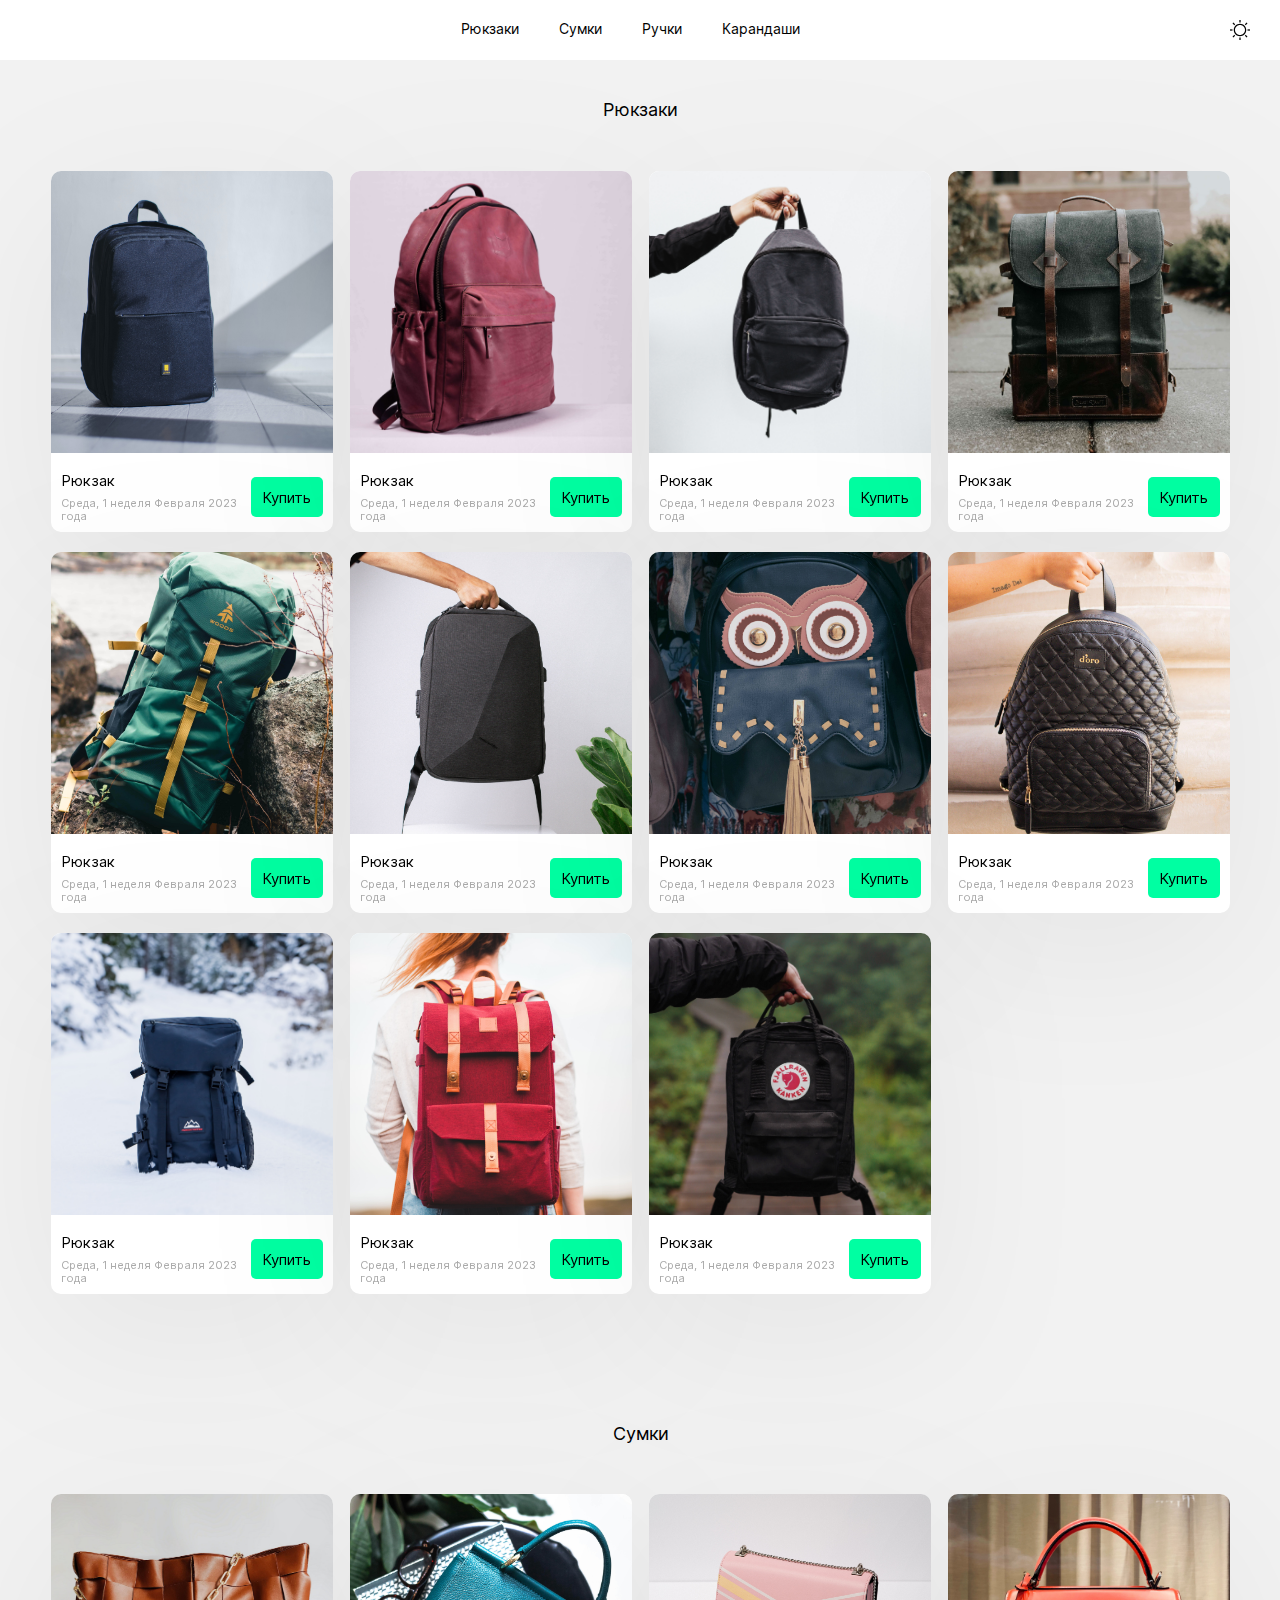
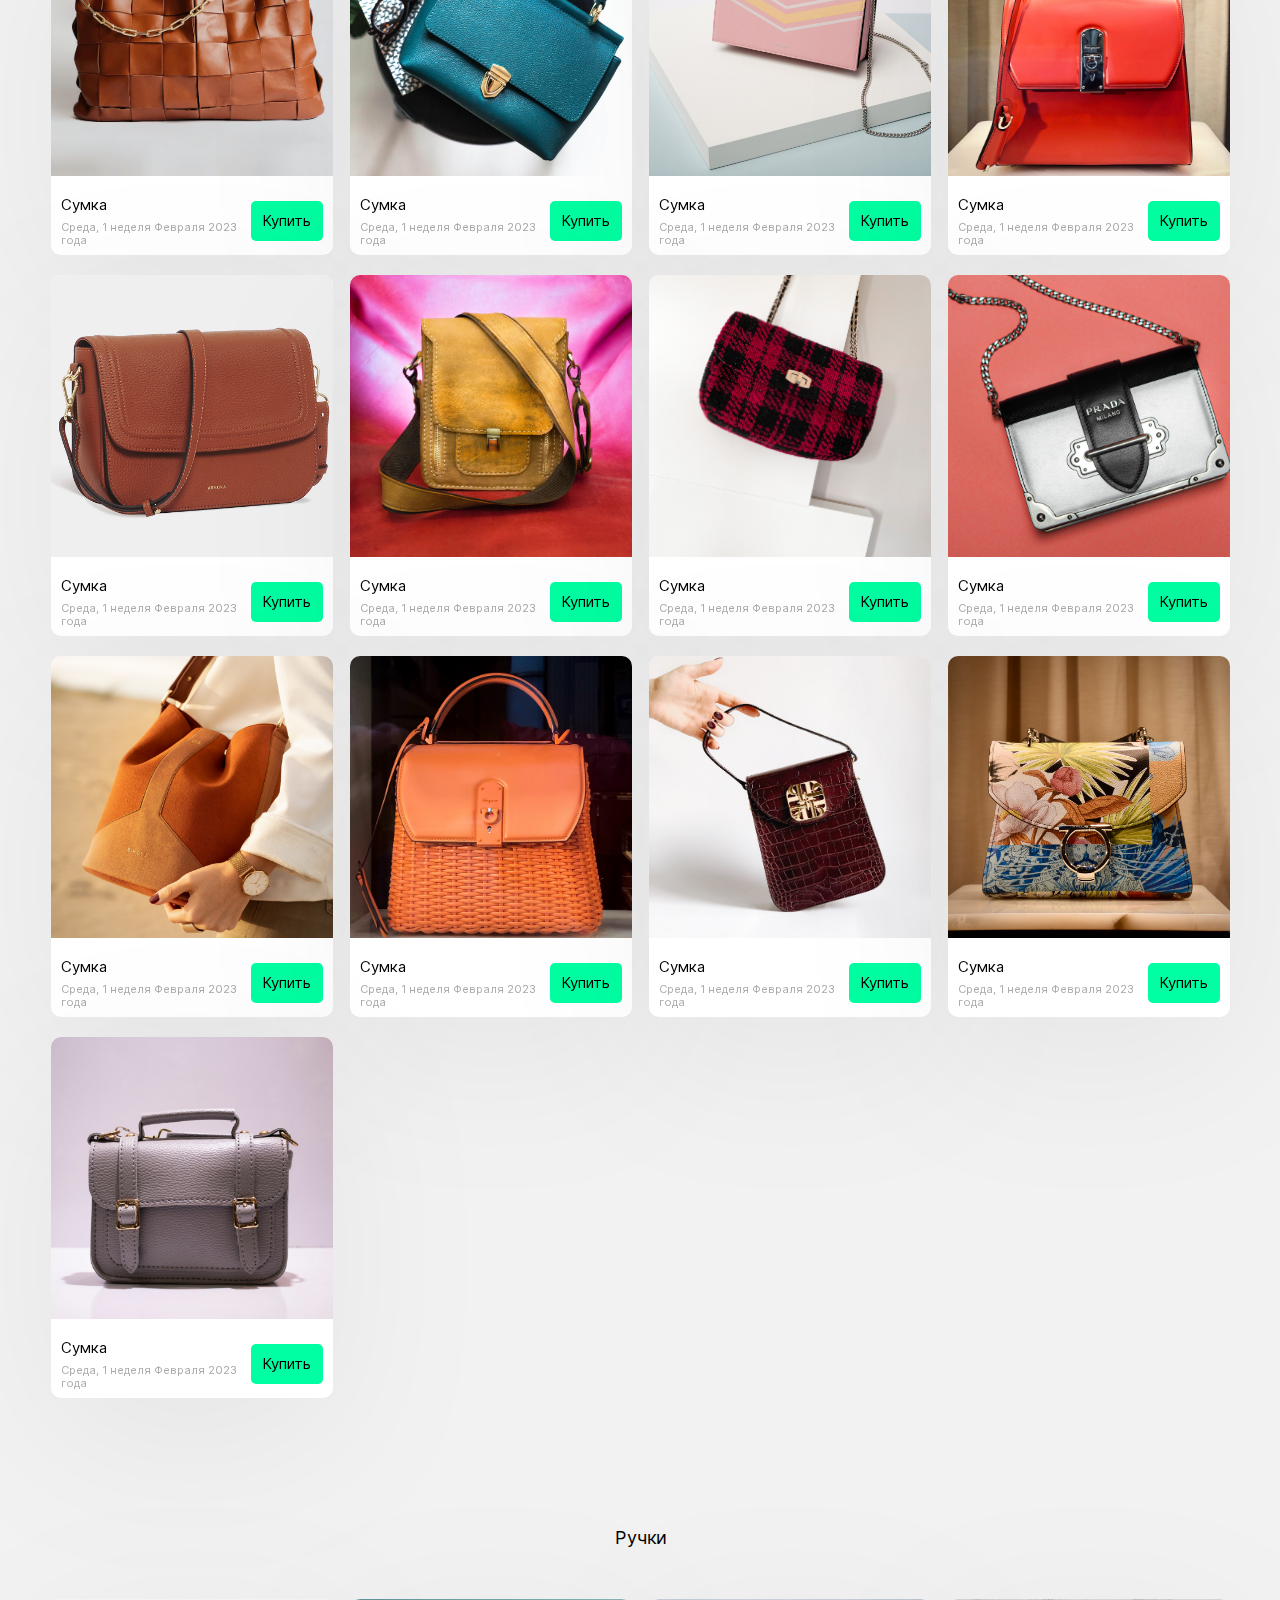
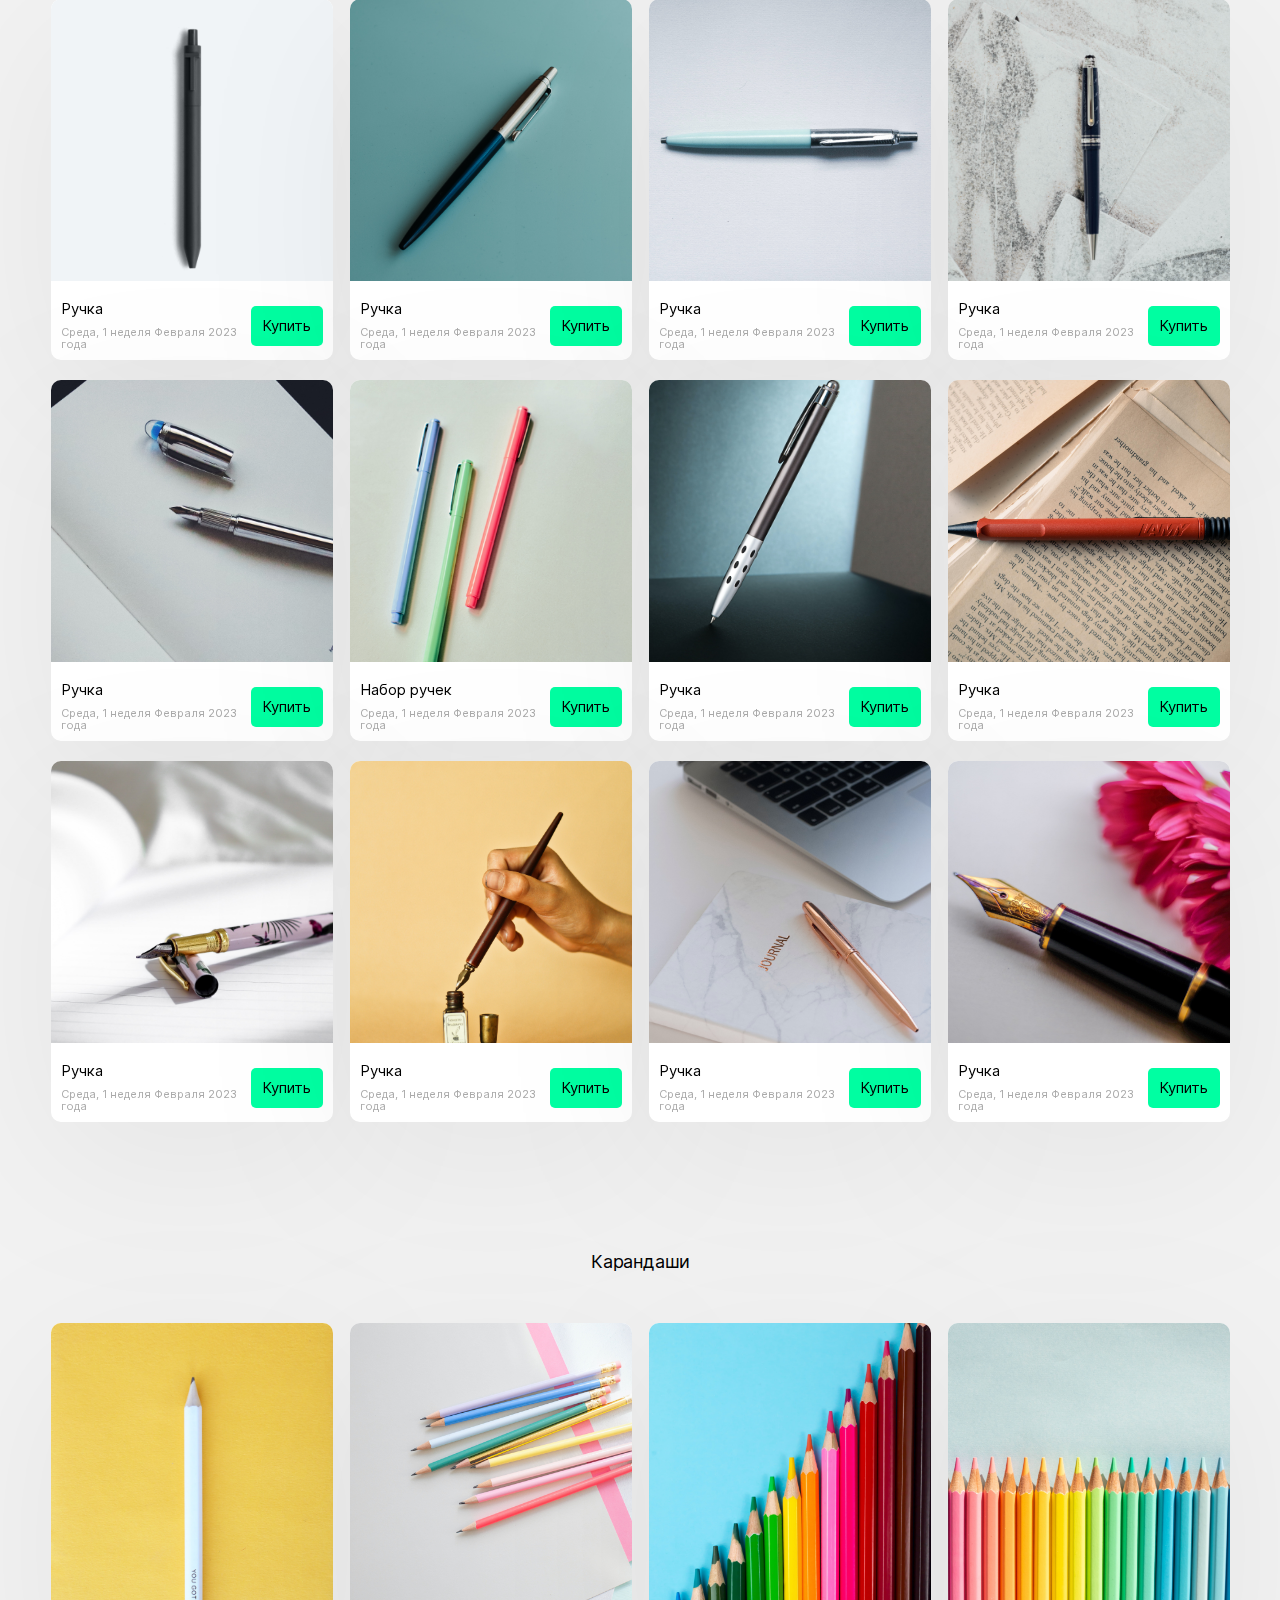
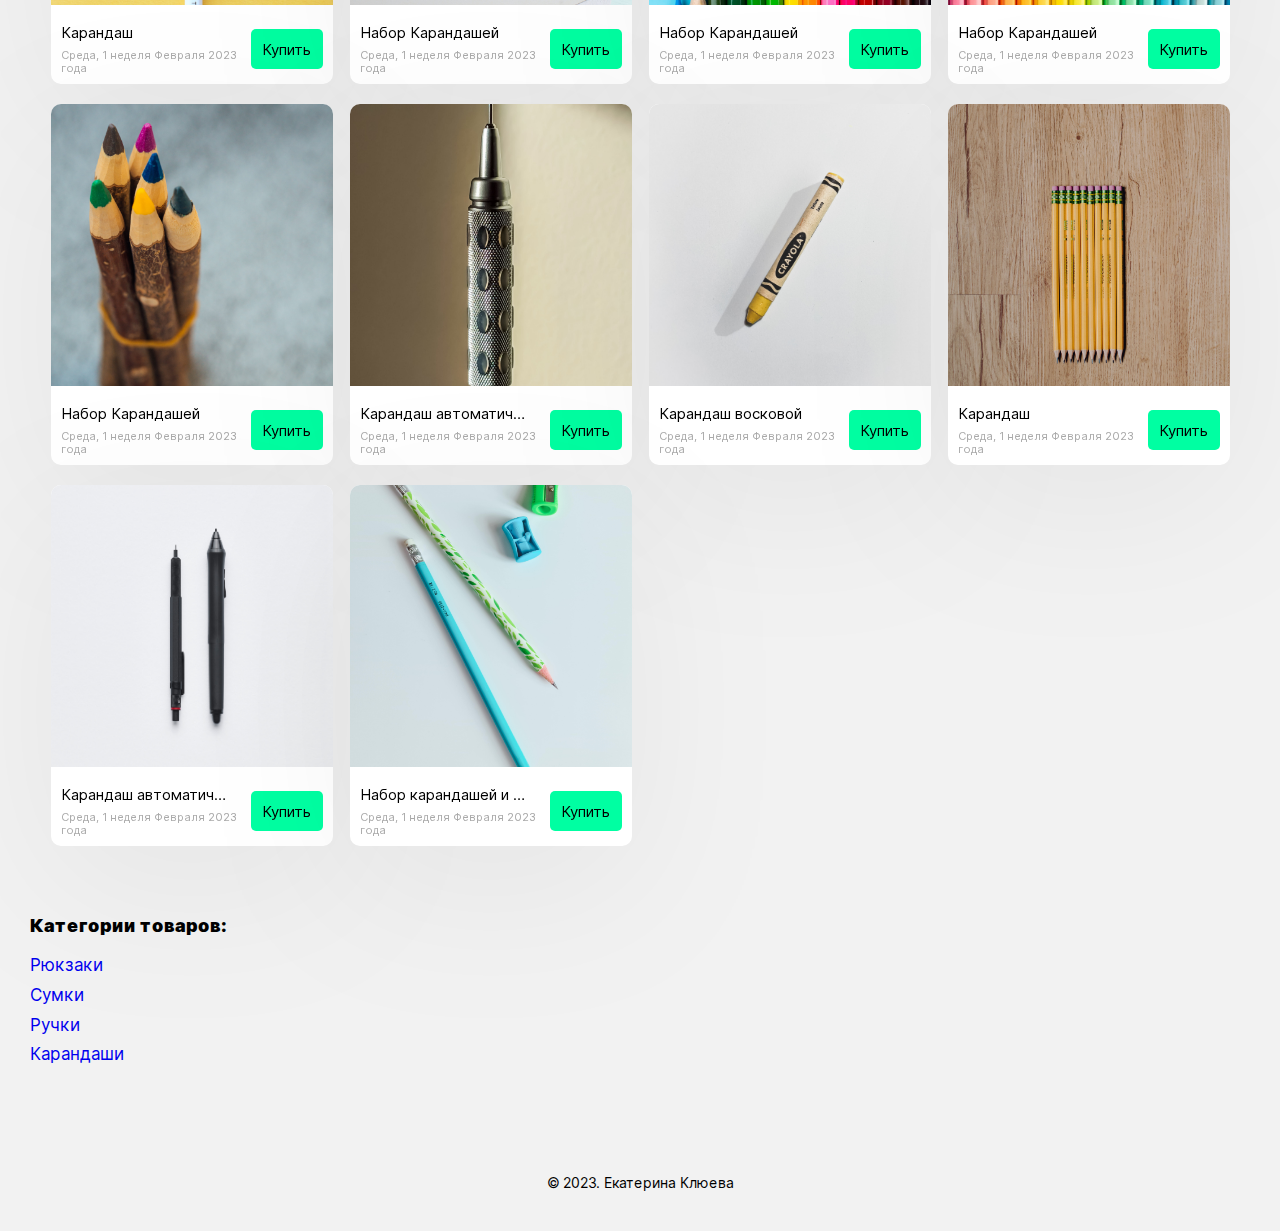
==== commit a0961d65: "feat: добавить товары" ====
--- a/src/index.html
+++ b/src/index.html
@@ -44,7 +44,7 @@
                   <div class="item__bttm-panel">
                     <div class="item__descr">
                       <p class="item__name">Рюкзак</p>
-                      <p class="item__date">10.10.2010</p>
+                      <p class="item__date"></p>
                     </div>
                     <button class="item__button">Купить</button>
                   </div>
@@ -54,7 +54,7 @@
                   <div class="item__bttm-panel">
                     <div class="item__descr">
                       <p class="item__name">Рюкзак</p>
-                      <p class="item__date">10.10.2010</p>
+                      <p class="item__date"></p>
                     </div>
                     <button class="item__button">Купить</button>
                   </div>
@@ -64,7 +64,7 @@
                   <div class="item__bttm-panel">
                     <div class="item__descr">
                       <p class="item__name">Рюкзак</p>
-                      <p class="item__date">10.10.2010</p>
+                      <p class="item__date"></p>
                     </div>
                     <button class="item__button">Купить</button>
                   </div>
@@ -74,7 +74,7 @@
                   <div class="item__bttm-panel">
                     <div class="item__descr">
                       <p class="item__name">Рюкзак</p>
-                      <p class="item__date">10.10.2010</p>
+                      <p class="item__date"></p>
                     </div>
                     <button class="item__button">Купить</button>
                   </div>
@@ -84,7 +84,7 @@
                   <div class="item__bttm-panel">
                     <div class="item__descr">
                       <p class="item__name">Рюкзак</p>
-                      <p class="item__date">10.10.2010</p>
+                      <p class="item__date"></p>
                     </div>
                     <button class="item__button">Купить</button>
                   </div>
@@ -94,7 +94,57 @@
                   <div class="item__bttm-panel">
                     <div class="item__descr">
                       <p class="item__name">Рюкзак</p>
-                      <p class="item__date">10.10.2010</p>
+                      <p class="item__date"></p>
+                    </div>
+                    <button class="item__button">Купить</button>
+                  </div>
+                </li>
+                <li class="category__item">
+                  <img class="item__image" src="./images/backpack_7.jpg" />
+                  <div class="item__bttm-panel">
+                    <div class="item__descr">
+                      <p class="item__name">Рюкзак</p>
+                      <p class="item__date"></p>
+                    </div>
+                    <button class="item__button">Купить</button>
+                  </div>
+                </li>
+                <li class="category__item">
+                  <img class="item__image" src="./images/backpack_8.jpg" />
+                  <div class="item__bttm-panel">
+                    <div class="item__descr">
+                      <p class="item__name">Рюкзак</p>
+                      <p class="item__date"></p>
+                    </div>
+                    <button class="item__button">Купить</button>
+                  </div>
+                </li>
+                <li class="category__item">
+                  <img class="item__image" src="./images/backpack_9.jpg" />
+                  <div class="item__bttm-panel">
+                    <div class="item__descr">
+                      <p class="item__name">Рюкзак</p>
+                      <p class="item__date"></p>
+                    </div>
+                    <button class="item__button">Купить</button>
+                  </div>
+                </li>
+                <li class="category__item">
+                  <img class="item__image" src="./images/backpack_10.jpg" />
+                  <div class="item__bttm-panel">
+                    <div class="item__descr">
+                      <p class="item__name">Рюкзак</p>
+                      <p class="item__date"></p>
+                    </div>
+                    <button class="item__button">Купить</button>
+                  </div>
+                </li>
+                <li class="category__item">
+                  <img class="item__image" src="./images/backpack_11.jpg" />
+                  <div class="item__bttm-panel">
+                    <div class="item__descr">
+                      <p class="item__name">Рюкзак</p>
+                      <p class="item__date"></p>
                     </div>
                     <button class="item__button">Купить</button>
                   </div>
@@ -110,7 +160,7 @@
                   <div class="item__bttm-panel">
                     <div class="item__descr">
                       <p class="item__name">Сумка</p>
-                      <p class="item__date">10.10.2010</p>
+                      <p class="item__date"></p>
                     </div>
                     <button class="item__button">Купить</button>
                   </div>
@@ -120,7 +170,7 @@
                   <div class="item__bttm-panel">
                     <div class="item__descr">
                       <p class="item__name">Сумка</p>
-                      <p class="item__date">10.10.2010</p>
+                      <p class="item__date"></p>
                     </div>
                     <button class="item__button">Купить</button>
                   </div>
@@ -130,7 +180,7 @@
                   <div class="item__bttm-panel">
                     <div class="item__descr">
                       <p class="item__name">Сумка</p>
-                      <p class="item__date">10.10.2010</p>
+                      <p class="item__date"></p>
                     </div>
                     <button class="item__button">Купить</button>
                   </div>
@@ -140,7 +190,7 @@
                   <div class="item__bttm-panel">
                     <div class="item__descr">
                       <p class="item__name">Сумка</p>
-                      <p class="item__date">10.10.2010</p>
+                      <p class="item__date"></p>
                     </div>
                     <button class="item__button">Купить</button>
                   </div>
@@ -150,7 +200,87 @@
                   <div class="item__bttm-panel">
                     <div class="item__descr">
                       <p class="item__name">Сумка</p>
-                      <p class="item__date">10.10.2010</p>
+                      <p class="item__date"></p>
+                    </div>
+                    <button class="item__button">Купить</button>
+                  </div>
+                </li>
+                <li class="category__item">
+                  <img class="item__image" src="./images/bag_6.jpg" />
+                  <div class="item__bttm-panel">
+                    <div class="item__descr">
+                      <p class="item__name">Сумка</p>
+                      <p class="item__date"></p>
+                    </div>
+                    <button class="item__button">Купить</button>
+                  </div>
+                </li>
+                <li class="category__item">
+                  <img class="item__image" src="./images/bag_7.jpg" />
+                  <div class="item__bttm-panel">
+                    <div class="item__descr">
+                      <p class="item__name">Сумка</p>
+                      <p class="item__date"></p>
+                    </div>
+                    <button class="item__button">Купить</button>
+                  </div>
+                </li>
+                <li class="category__item">
+                  <img class="item__image" src="./images/bag_8.jpg" />
+                  <div class="item__bttm-panel">
+                    <div class="item__descr">
+                      <p class="item__name">Сумка</p>
+                      <p class="item__date"></p>
+                    </div>
+                    <button class="item__button">Купить</button>
+                  </div>
+                </li>
+                <li class="category__item">
+                  <img class="item__image" src="./images/bag_9.jpg" />
+                  <div class="item__bttm-panel">
+                    <div class="item__descr">
+                      <p class="item__name">Сумка</p>
+                      <p class="item__date"></p>
+                    </div>
+                    <button class="item__button">Купить</button>
+                  </div>
+                </li>
+                <li class="category__item">
+                  <img class="item__image" src="./images/bag_10.jpg" />
+                  <div class="item__bttm-panel">
+                    <div class="item__descr">
+                      <p class="item__name">Сумка</p>
+                      <p class="item__date"></p>
+                    </div>
+                    <button class="item__button">Купить</button>
+                  </div>
+                </li>
+                <li class="category__item">
+                  <img class="item__image" src="./images/bag_11.jpg" />
+                  <div class="item__bttm-panel">
+                    <div class="item__descr">
+                      <p class="item__name">Сумка</p>
+                      <p class="item__date"></p>
+                    </div>
+                    <button class="item__button">Купить</button>
+                  </div>
+                </li>
+                <li class="category__item">
+                  <img class="item__image" src="./images/bag_12.jpg" />
+                  <div class="item__bttm-panel">
+                    <div class="item__descr">
+                      <p class="item__name">Сумка</p>
+                      <p class="item__date"></p>
+                    </div>
+                    <button class="item__button">Купить</button>
+                  </div>
+                </li>
+                <li class="category__item">
+                  <img class="item__image" src="./images/bag_13.jpg" />
+                  <div class="item__bttm-panel">
+                    <div class="item__descr">
+                      <p class="item__name">Сумка</p>
+                      <p class="item__date"></p>
                     </div>
                     <button class="item__button">Купить</button>
                   </div>
@@ -166,7 +296,7 @@
                   <div class="item__bttm-panel">
                     <div class="item__descr">
                       <p class="item__name">Ручка</p>
-                      <p class="item__date">10.10.2010</p>
+                      <p class="item__date"></p>
                     </div>
                     <button class="item__button">Купить</button>
                   </div>
@@ -176,7 +306,7 @@
                   <div class="item__bttm-panel">
                     <div class="item__descr">
                       <p class="item__name">Ручка</p>
-                      <p class="item__date">10.10.2010</p>
+                      <p class="item__date"></p>
                     </div>
                     <button class="item__button">Купить</button>
                   </div>
@@ -186,7 +316,7 @@
                   <div class="item__bttm-panel">
                     <div class="item__descr">
                       <p class="item__name">Ручка</p>
-                      <p class="item__date">10.10.2010</p>
+                      <p class="item__date"></p>
                     </div>
                     <button class="item__button">Купить</button>
                   </div>
@@ -196,7 +326,7 @@
                   <div class="item__bttm-panel">
                     <div class="item__descr">
                       <p class="item__name">Ручка</p>
-                      <p class="item__date">10.10.2010</p>
+                      <p class="item__date"></p>
                     </div>
                     <button class="item__button">Купить</button>
                   </div>
@@ -206,7 +336,7 @@
                   <div class="item__bttm-panel">
                     <div class="item__descr">
                       <p class="item__name">Ручка</p>
-                      <p class="item__date">10.10.2010</p>
+                      <p class="item__date"></p>
                     </div>
                     <button class="item__button">Купить</button>
                   </div>
@@ -216,7 +346,67 @@
                   <div class="item__bttm-panel">
                     <div class="item__descr">
                       <p class="item__name">Набор ручек</p>
-                      <p class="item__date">10.10.2010</p>
+                      <p class="item__date"></p>
+                    </div>
+                    <button class="item__button">Купить</button>
+                  </div>
+                </li>
+                <li class="category__item">
+                  <img class="item__image" src="./images/pen_7.jpg" />
+                  <div class="item__bttm-panel">
+                    <div class="item__descr">
+                      <p class="item__name">Ручка</p>
+                      <p class="item__date"></p>
+                    </div>
+                    <button class="item__button">Купить</button>
+                  </div>
+                </li>
+                <li class="category__item">
+                  <img class="item__image" src="./images/pen_8.jpg" />
+                  <div class="item__bttm-panel">
+                    <div class="item__descr">
+                      <p class="item__name">Ручка</p>
+                      <p class="item__date"></p>
+                    </div>
+                    <button class="item__button">Купить</button>
+                  </div>
+                </li>
+                <li class="category__item">
+                  <img class="item__image" src="./images/pen_9.jpg" />
+                  <div class="item__bttm-panel">
+                    <div class="item__descr">
+                      <p class="item__name">Ручка</p>
+                      <p class="item__date"></p>
+                    </div>
+                    <button class="item__button">Купить</button>
+                  </div>
+                </li>
+                <li class="category__item">
+                  <img class="item__image" src="./images/pen_10.jpg" />
+                  <div class="item__bttm-panel">
+                    <div class="item__descr">
+                      <p class="item__name">Ручка</p>
+                      <p class="item__date"></p>
+                    </div>
+                    <button class="item__button">Купить</button>
+                  </div>
+                </li>
+                <li class="category__item">
+                  <img class="item__image" src="./images/pen_11.jpg" />
+                  <div class="item__bttm-panel">
+                    <div class="item__descr">
+                      <p class="item__name">Ручка</p>
+                      <p class="item__date"></p>
+                    </div>
+                    <button class="item__button">Купить</button>
+                  </div>
+                </li>
+                <li class="category__item">
+                  <img class="item__image" src="./images/pen_12.jpg" />
+                  <div class="item__bttm-panel">
+                    <div class="item__descr">
+                      <p class="item__name">Ручка</p>
+                      <p class="item__date"></p>
                     </div>
                     <button class="item__button">Купить</button>
                   </div>
@@ -232,13 +422,43 @@
                   <div class="item__bttm-panel">
                     <div class="item__descr">
                       <p class="item__name">Карандаш</p>
-                      <p class="item__date">10.10.2010</p>
+                      <p class="item__date"></p>
+                    </div>
+                    <button class="item__button">Купить</button>
+                  </div>
+                </li>
+                <li class="category__item">
+                  <img class="item__image" src="./images/pencil_2.jpg" />
+                  <div class="item__bttm-panel">
+                    <div class="item__descr">
+                      <p class="item__name">Набор Карандашей</p>
+                      <p class="item__date"></p>
                     </div>
                     <button class="item__button">Купить</button>
                   </div>
                 </li>
                 <li class="category__item">
                   <img class="item__image" src="./images/pencil_3.jpg" />
+                  <div class="item__bttm-panel">
+                    <div class="item__descr">
+                      <p class="item__name">Набор Карандашей</p>
+                      <p class="item__date"></p>
+                    </div>
+                    <button class="item__button">Купить</button>
+                  </div>
+                </li>
+                <li class="category__item">
+                  <img class="item__image" src="./images/pencil_4.jpg" />
+                  <div class="item__bttm-panel">
+                    <div class="item__descr">
+                      <p class="item__name">Набор Карандашей</p>
+                      <p class="item__date"></p>
+                    </div>
+                    <button class="item__button">Купить</button>
+                  </div>
+                </li>
+                <li class="category__item">
+                  <img class="item__image" src="./images/pencil_5.jpg" />
                   <div class="item__bttm-panel">
                     <div class="item__descr">
                       <p class="item__name">Набор Карандашей</p>
@@ -248,20 +468,50 @@
                   </div>
                 </li>
                 <li class="category__item">
-                  <img class="item__image" src="./images/pencil_5.jpg" />
-                  <div class="item__bttm-panel">
-                    <div class="item__descr">
-                      <p class="item__name">Набор Карандашей</p>
+                  <img class="item__image" src="./images/pencil_6.jpg" />
+                  <div class="item__bttm-panel">
+                    <div class="item__descr">
+                      <p class="item__name">Карандаш автоматический</p>
                       <p class="item__date">10.10.2010</p>
                     </div>
                     <button class="item__button">Купить</button>
                   </div>
                 </li>
                 <li class="category__item">
-                  <img class="item__image" src="./images/pencil_6.jpg" />
-                  <div class="item__bttm-panel">
-                    <div class="item__descr">
-                      <p class="item__name">Набор Карандашей</p>
+                  <img class="item__image" src="./images/pencil_7.jpg" />
+                  <div class="item__bttm-panel">
+                    <div class="item__descr">
+                      <p class="item__name">Карандаш восковой</p>
+                      <p class="item__date">10.10.2010</p>
+                    </div>
+                    <button class="item__button">Купить</button>
+                  </div>
+                </li>
+                <li class="category__item">
+                  <img class="item__image" src="./images/pencil_8.jpg" />
+                  <div class="item__bttm-panel">
+                    <div class="item__descr">
+                      <p class="item__name">Карандаш</p>
+                      <p class="item__date">10.10.2010</p>
+                    </div>
+                    <button class="item__button">Купить</button>
+                  </div>
+                </li>
+                <li class="category__item">
+                  <img class="item__image" src="./images/pencil_9.jpg" />
+                  <div class="item__bttm-panel">
+                    <div class="item__descr">
+                      <p class="item__name">Карандаш автоматический</p>
+                      <p class="item__date">10.10.2010</p>
+                    </div>
+                    <button class="item__button">Купить</button>
+                  </div>
+                </li>
+                <li class="category__item">
+                  <img class="item__image" src="./images/pencil_10.jpg" />
+                  <div class="item__bttm-panel">
+                    <div class="item__descr">
+                      <p class="item__name">Набор карандашей и точилок</p>
                       <p class="item__date">10.10.2010</p>
                     </div>
                     <button class="item__button">Купить</button>
